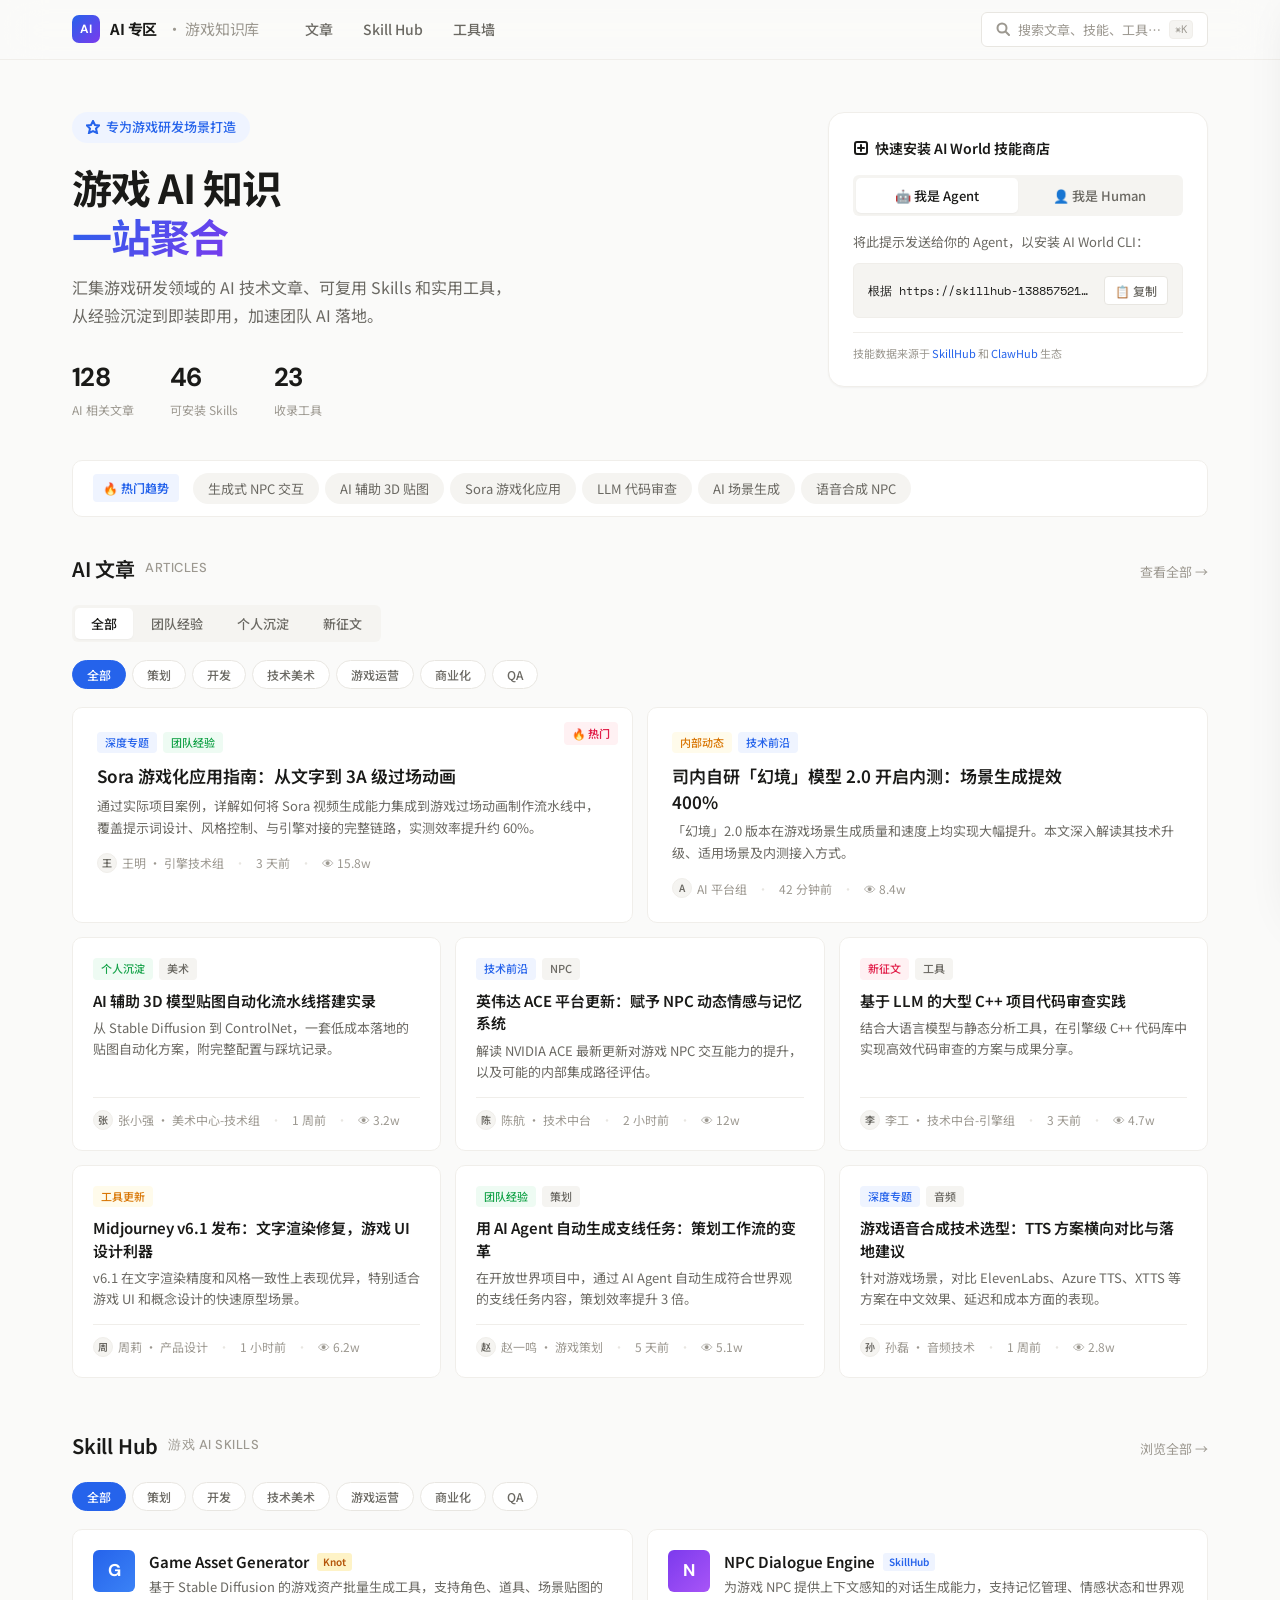
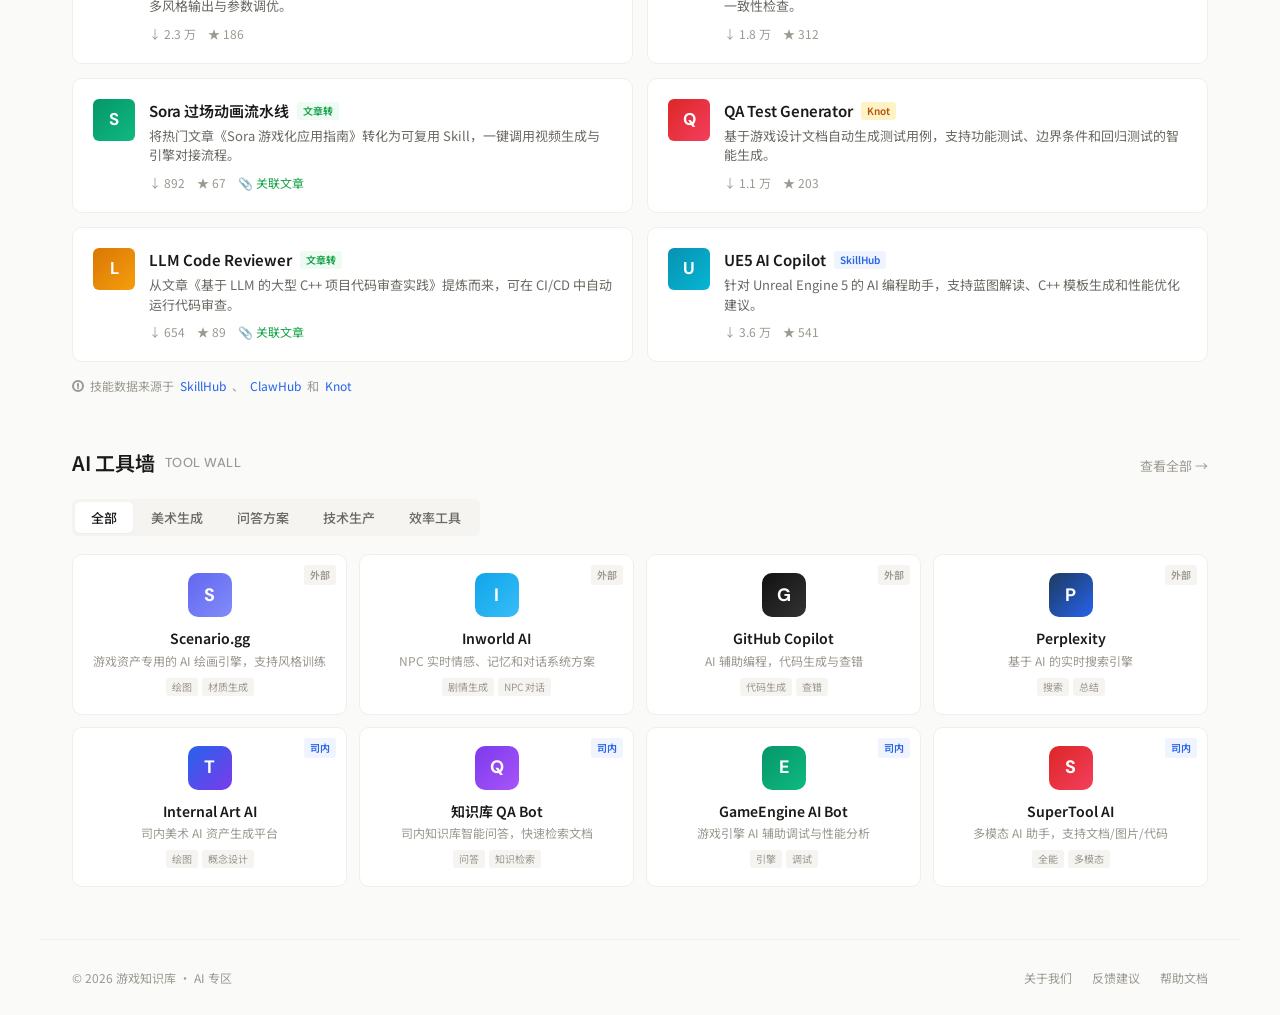
==== index.html @ b0698232 "Add files via upload" ====
<!DOCTYPE html>
<html lang="zh-CN">
<head>
<meta charset="UTF-8">
<meta name="viewport" content="width=device-width, initial-scale=1.0">
<title>AI 专区 · 游戏知识库</title>
<link rel="preconnect" href="https://fonts.googleapis.com">
<link rel="preconnect" href="https://fonts.gstatic.com" crossorigin>
<link href="https://fonts.googleapis.com/css2?family=Noto+Sans+SC:wght@300;400;500;600;700&family=DM+Sans:ital,wght@0,400;0,500;0,600;0,700;1,400&family=Space+Mono:wght@400;700&display=swap" rel="stylesheet">
<link rel="stylesheet" href="css/style.css">
</head>
<body>

<!-- HEADER -->
<header class="header">
  <div class="header-inner">
    <div class="header-left">
      <a href="index.html" class="logo">
        <div class="logo-icon">AI</div>
        AI 专区 <span class="sep">· 游戏知识库</span>
      </a>
      <nav>
        <a href="#articles" class="active">文章</a>
        <a href="#skills">Skill Hub</a>
        <a href="#tools">工具墙</a>
      </nav>
    </div>
    <div class="header-right">
      <button class="search-trigger" onclick="alert('搜索功能开发中…')">
        <svg width="14" height="14" fill="none" stroke="currentColor" stroke-width="2" stroke-linecap="round"><circle cx="6" cy="6" r="4.5"/><path d="M13 13l-3-3"/></svg>
        搜索文章、技能、工具…
        <kbd>⌘K</kbd>
      </button>
    </div>
  </div>
</header>

<!-- HERO -->
<section class="hero fade-up">
  <div class="hero-left">
    <div class="hero-badge">
      <svg width="14" height="14" fill="none" stroke="currentColor" stroke-width="2" stroke-linecap="round"><polygon points="7,1 9,5 13,5.5 10,8.5 11,13 7,11 3,13 4,8.5 1,5.5 5,5"/></svg>
      专为游戏研发场景打造
    </div>
    <h1 class="fade-up d1">游戏 AI 知识<br><em>一站聚合</em></h1>
    <p class="hero-desc fade-up d2">
      汇集游戏研发领域的 AI 技术文章、可复用 Skills 和实用工具，<br>从经验沉淀到即装即用，加速团队 AI 落地。
    </p>
    <div class="hero-stats fade-up d3">
      <div class="hero-stat">
        <div class="hero-stat-value">128</div>
        <div class="hero-stat-label">AI 相关文章</div>
      </div>
      <div class="hero-stat">
        <div class="hero-stat-value">46</div>
        <div class="hero-stat-label">可安装 Skills</div>
      </div>
      <div class="hero-stat">
        <div class="hero-stat-value">23</div>
        <div class="hero-stat-label">收录工具</div>
      </div>
    </div>
  </div>

  <!-- Install Widget -->
  <div class="install-widget fade-up d4">
    <div class="install-widget-title">
      <svg width="16" height="16" fill="none" stroke="currentColor" stroke-width="2" stroke-linecap="round"><rect x="2" y="2" width="12" height="12" rx="2"/><path d="M8 5v6M5 8h6"/></svg>
      快速安装 AI World 技能商店
    </div>
    <div class="install-tabs">
      <button class="install-tab active hero-install-tab" data-target="agent">🤖 我是 Agent</button>
      <button class="install-tab hero-install-tab" data-target="human">👤 我是 Human</button>
    </div>
    <div class="install-content">
      <div class="install-panel" data-panel="agent">
        <p>将此提示发送给你的 Agent，以安装 AI World CLI：</p>
        <div class="copy-block">
          <code>根据 https://skillhub-1388575217.cos.ap-guangzhou.myqcloud.com/install/skillhub.md 安装知识库 AI World 商店，但是只安装 CLI。</code>
          <button class="copy-btn" onclick="copyText(this,'根据 https://skillhub-1388575217.cos.ap-guangzhou.myqcloud.com/install/skillhub.md 安装知识库 AI World 商店，但是只安装 CLI。')">📋 复制</button>
        </div>
      </div>
      <div class="install-panel" data-panel="human" style="display:none;">
        <p>手动安装 AI World CLI，运行以下命令：</p>
        <div class="copy-block">
          <code>curl -fsSL https://example.com/install.sh | bash</code>
          <button class="copy-btn" onclick="copyText(this,'curl -fsSL https://example.com/install.sh | bash')">📋 复制</button>
        </div>
        <p style="margin-top:10px;font-size:12px;color:var(--text-tertiary);">* 此为演示命令，安装脚本暂未上线</p>
      </div>
    </div>
    <div class="install-note">
      技能数据来源于 <a href="https://skillhub.tencent.com/" target="_blank">SkillHub</a> 和 <a href="https://github.com/nicepkg/claw-hub" target="_blank">ClawHub</a> 生态
    </div>
  </div>
</section>

<!-- TREND BAR -->
<div class="trend-bar fade-up d5">
  <div class="trend-inner">
    <span class="trend-label">🔥 热门趋势</span>
    <div class="trend-items">
      <button class="trend-chip">生成式 NPC 交互</button>
      <button class="trend-chip">AI 辅助 3D 贴图</button>
      <button class="trend-chip">Sora 游戏化应用</button>
      <button class="trend-chip">LLM 代码审查</button>
      <button class="trend-chip">AI 场景生成</button>
      <button class="trend-chip">语音合成 NPC</button>
    </div>
  </div>
</div>

<!-- ARTICLES -->
<section class="section reveal" id="articles">
  <div class="section-header">
    <h2 class="section-title">AI 文章 <span class="en">Articles</span></h2>
    <a href="pages/articles.html" class="section-more">查看全部 →</a>
  </div>
  <div class="tabs">
    <button class="tab-btn active">全部</button>
    <button class="tab-btn">团队经验</button>
    <button class="tab-btn">个人沉淀</button>
    <button class="tab-btn">新征文</button>
  </div>
  <div class="category-pills" id="articlePills"></div>
  <div class="featured-row" id="featuredArticles"></div>
  <div class="articles-grid" id="articleGrid"></div>
</section>

<!-- SKILLS -->
<section class="section reveal" id="skills">
  <div class="section-header">
    <h2 class="section-title">Skill Hub <span class="en">游戏 AI Skills</span></h2>
    <a href="pages/skills.html" class="section-more">浏览全部 →</a>
  </div>
  <div class="category-pills" id="skillPills"></div>
  <div class="skills-grid" id="skillGrid"></div>
  <div class="credit-line" style="margin-top:14px;padding:0;">
    <svg width="12" height="12" fill="none" stroke="currentColor" stroke-width="2" stroke-linecap="round"><circle cx="6" cy="6" r="5"/><path d="M6 4v2M6 8h.01"/></svg>
    技能数据来源于 <a href="https://skillhub.tencent.com/" target="_blank">SkillHub</a>、<a href="https://github.com/nicepkg/claw-hub" target="_blank">ClawHub</a> 和 <a href="https://knot.woa.com/mcp/market" target="_blank">Knot</a>
  </div>
</section>

<!-- TOOLS -->
<section class="section reveal" id="tools">
  <div class="section-header">
    <h2 class="section-title">AI 工具墙 <span class="en">Tool Wall</span></h2>
    <a href="pages/tools.html" class="section-more">查看全部 →</a>
  </div>
  <div class="tabs">
    <button class="tab-btn active">全部</button>
    <button class="tab-btn">美术生成</button>
    <button class="tab-btn">问答方案</button>
    <button class="tab-btn">技术生产</button>
    <button class="tab-btn">效率工具</button>
  </div>
  <div class="tools-grid" id="toolGrid"></div>
</section>

<!-- FOOTER -->
<footer class="footer">
  <span>© 2026 游戏知识库 · AI 专区</span>
  <div class="footer-links">
    <a href="https://gameinstitute.qq.com/" target="_blank">关于我们</a>
    <a href="https://wj.qq.com/s2/26026989/0c20" target="_blank">反馈建议</a>
    <a href="https://gameinstitute.qq.com/" target="_blank">帮助文档</a>
  </div>
</footer>

<!-- DETAIL PANEL -->
<div class="panel-overlay" id="panelOverlay" onclick="closePanel()"></div>
<div class="detail-panel" id="detailPanel">
  <div class="panel-header">
    <button class="panel-fav" onclick="alert('已收藏')">♡</button>
    <button class="panel-close" onclick="closePanel()">✕</button>
  </div>
  <div class="panel-body" id="panelBody"></div>
</div>

<script src="js/main.js"></script>
<script>
  // Render home page content
  renderCategoryPills(CATEGORIES, 'articlePills');
  renderCategoryPills(CATEGORIES, 'skillPills');

  // Featured articles
  document.getElementById('featuredArticles').innerHTML =
    ARTICLES.filter(a => a.featured).map(a => renderArticleCard(a, true)).join('');

  // Regular articles (first 6 non-featured)
  document.getElementById('articleGrid').innerHTML =
    ARTICLES.filter(a => !a.featured).slice(0, 6).map(a => renderArticleCard(a, false)).join('');

  // Skills (first 6)
  document.getElementById('skillGrid').innerHTML =
    SKILLS.slice(0, 6).map(s => renderSkillCard(s)).join('');

  // Tools
  document.getElementById('toolGrid').innerHTML =
    TOOLS.map(t => renderToolCard(t)).join('');

  // Re-init after render
  initPills();
</script>
</body>
</html>
---- css/style.css ----
/* ========== RESET & VARIABLES ========== */
*, *::before, *::after { margin: 0; padding: 0; box-sizing: border-box; }

:root {
  --bg: #FAFAF9;
  --surface: #FFFFFF;
  --surface-alt: #F5F4F1;
  --border: #E8E6E1;
  --border-light: #F0EEEA;
  --text-primary: #1A1A18;
  --text-secondary: #6B6963;
  --text-tertiary: #9C9890;
  --accent: #2563EB;
  --accent-soft: #EFF4FF;
  --accent-hover: #1D4FD7;
  --green: #16A34A;
  --green-soft: #EEFBF3;
  --amber: #D97706;
  --amber-soft: #FFFBEB;
  --rose: #E11D48;
  --rose-soft: #FFF1F3;
  --purple: #7C3AED;
  --purple-soft: #F3EEFF;
  --cyan: #0891B2;
  --cyan-soft: #ECFEFF;
  --radius-sm: 6px;
  --radius-md: 10px;
  --radius-lg: 16px;
  --radius-xl: 20px;
  --shadow-sm: 0 1px 2px rgba(0,0,0,.04);
  --shadow-md: 0 2px 8px rgba(0,0,0,.06), 0 1px 2px rgba(0,0,0,.04);
  --shadow-lg: 0 8px 24px rgba(0,0,0,.08), 0 2px 8px rgba(0,0,0,.04);
  --shadow-xl: 0 16px 48px rgba(0,0,0,.12), 0 4px 12px rgba(0,0,0,.06);
  --font-cn: 'Noto Sans SC', -apple-system, 'PingFang SC', 'Microsoft YaHei', sans-serif;
  --font-en: 'DM Sans', -apple-system, sans-serif;
  --font-mono: 'Space Mono', 'SF Mono', monospace;
  --max-w: 1200px;
  --header-h: 60px;
  --transition: .2s ease;
}

html { font-size: 16px; scroll-behavior: smooth; }
body {
  font-family: var(--font-cn);
  background: var(--bg);
  color: var(--text-primary);
  line-height: 1.6;
  -webkit-font-smoothing: antialiased;
  overflow-x: hidden;
}
a { color: inherit; text-decoration: none; }
button { font-family: inherit; cursor: pointer; border: none; background: none; }
img { display: block; max-width: 100%; }
::selection { background: var(--accent-soft); color: var(--accent); }

/* ========== HEADER ========== */
.header {
  position: sticky; top: 0; z-index: 100;
  height: var(--header-h);
  background: rgba(250,250,249,.82);
  backdrop-filter: blur(20px) saturate(1.8);
  -webkit-backdrop-filter: blur(20px) saturate(1.8);
  border-bottom: 1px solid var(--border-light);
}
.header-inner {
  max-width: var(--max-w); margin: 0 auto; padding: 0 32px;
  height: 100%; display: flex; align-items: center; justify-content: space-between;
}
.header-left { display: flex; align-items: center; gap: 32px; }
.logo {
  display: flex; align-items: center; gap: 10px;
  font-weight: 700; font-size: 15px; letter-spacing: -.01em;
}
.logo-icon {
  width: 28px; height: 28px; border-radius: 7px;
  background: linear-gradient(135deg, #2563EB 0%, #7C3AED 100%);
  display: flex; align-items: center; justify-content: center;
  color: #fff; font-size: 12px; font-weight: 700;
  font-family: var(--font-en);
}
.logo .sep { color: var(--text-tertiary); font-weight: 400; }

nav { display: flex; gap: 2px; }
nav a {
  padding: 6px 14px; border-radius: var(--radius-sm);
  font-size: 14px; font-weight: 500; color: var(--text-secondary);
  transition: all var(--transition);
}
nav a:hover { color: var(--text-primary); background: var(--surface-alt); }
nav a.active { color: var(--text-primary); background: var(--surface-alt); font-weight: 600; }

.header-right { display: flex; align-items: center; gap: 10px; }
.search-trigger {
  display: flex; align-items: center; gap: 8px;
  padding: 7px 14px; border-radius: var(--radius-sm);
  border: 1px solid var(--border);
  font-size: 13px; color: var(--text-tertiary);
  transition: all var(--transition); min-width: 200px;
  background: var(--surface);
}
.search-trigger:hover { border-color: #ccc; }
.search-trigger kbd {
  margin-left: auto;
  font-family: var(--font-en); font-size: 11px;
  padding: 1px 5px; border-radius: 4px;
  background: var(--surface-alt); border: 1px solid var(--border-light);
  color: var(--text-tertiary); line-height: 1.4;
}

/* ========== HERO ========== */
.hero {
  max-width: var(--max-w); margin: 0 auto; padding: 52px 32px 40px;
  display: grid; grid-template-columns: 1fr 380px; gap: 48px; align-items: start;
}
.hero-left {}
.hero-badge {
  display: inline-flex; align-items: center; gap: 6px;
  padding: 5px 14px; border-radius: 100px;
  background: var(--accent-soft); color: var(--accent);
  font-size: 13px; font-weight: 500;
  margin-bottom: 20px;
}
.hero h1 {
  font-size: 40px; font-weight: 700; letter-spacing: -.025em;
  line-height: 1.22; margin-bottom: 14px;
}
.hero h1 em {
  font-style: normal;
  background: linear-gradient(135deg, #2563EB 0%, #7C3AED 100%);
  -webkit-background-clip: text; -webkit-text-fill-color: transparent;
  background-clip: text;
}
.hero-desc {
  font-size: 16px; color: var(--text-secondary);
  line-height: 1.7; margin-bottom: 28px;
}
.hero-stats { display: flex; gap: 36px; }
.hero-stat-value {
  font-family: var(--font-en);
  font-size: 26px; font-weight: 700; letter-spacing: -.02em;
}
.hero-stat-label {
  font-size: 12px; color: var(--text-tertiary); margin-top: 2px;
}

/* Install Widget */
.install-widget {
  background: var(--surface);
  border: 1px solid var(--border-light);
  border-radius: var(--radius-lg);
  padding: 24px;
  box-shadow: var(--shadow-sm);
}
.install-widget-title {
  font-size: 14px; font-weight: 600; margin-bottom: 16px;
  display: flex; align-items: center; gap: 6px;
}
.install-tabs {
  display: flex; background: var(--surface-alt); border-radius: var(--radius-sm);
  padding: 3px; margin-bottom: 16px;
}
.install-tab {
  flex: 1; padding: 8px; border-radius: 5px;
  font-size: 13px; font-weight: 500; text-align: center;
  color: var(--text-secondary); transition: all var(--transition);
  display: flex; align-items: center; justify-content: center; gap: 6px;
}
.install-tab.active {
  background: var(--surface); color: var(--text-primary);
  box-shadow: var(--shadow-sm);
}
.install-tab:hover:not(.active) { color: var(--text-primary); }
.install-content { font-size: 13px; color: var(--text-secondary); line-height: 1.6; }
.install-content p { margin-bottom: 10px; }
.copy-block {
  background: var(--surface-alt);
  border: 1px solid var(--border-light);
  border-radius: var(--radius-sm);
  padding: 12px 14px;
  display: flex; align-items: center; justify-content: space-between;
  gap: 10px; margin-top: 8px;
}
.copy-block code {
  font-family: var(--font-mono); font-size: 12px;
  color: var(--text-primary);
  white-space: nowrap; overflow: hidden; text-overflow: ellipsis;
  flex: 1;
}
.copy-btn {
  display: flex; align-items: center; gap: 4px;
  padding: 5px 10px; border-radius: 4px;
  font-size: 12px; font-weight: 500;
  color: var(--text-secondary); background: var(--surface);
  border: 1px solid var(--border);
  transition: all var(--transition); flex-shrink: 0;
}
.copy-btn:hover { background: var(--accent-soft); color: var(--accent); border-color: var(--accent); }
.copy-btn.copied { background: var(--green-soft); color: var(--green); border-color: var(--green); }
.install-note {
  font-size: 11px; color: var(--text-tertiary); margin-top: 14px;
  padding-top: 12px; border-top: 1px solid var(--border-light);
  line-height: 1.5;
}
.install-note a { color: var(--accent); }

/* ========== TREND BAR ========== */
.trend-bar {
  max-width: var(--max-w); margin: 0 auto; padding: 0 32px 36px;
}
.trend-inner {
  display: flex; align-items: center; gap: 14px;
  padding: 12px 20px;
  background: var(--surface);
  border: 1px solid var(--border-light);
  border-radius: var(--radius-md);
}
.trend-label {
  font-size: 12px; font-weight: 600; color: var(--accent);
  background: var(--accent-soft);
  padding: 4px 10px; border-radius: 4px;
  white-space: nowrap; flex-shrink: 0;
}
.trend-items { display: flex; gap: 6px; overflow-x: auto; flex: 1; }
.trend-items::-webkit-scrollbar { display: none; }
.trend-chip {
  padding: 5px 14px; border-radius: 100px;
  font-size: 13px; white-space: nowrap;
  background: var(--surface-alt); color: var(--text-secondary);
  transition: all var(--transition); border: 1px solid transparent;
}
.trend-chip:hover { border-color: var(--border); color: var(--text-primary); }

/* ========== SECTION ========== */
.section {
  max-width: var(--max-w); margin: 0 auto;
  padding: 0 32px 52px;
}
.section-header {
  display: flex; align-items: baseline; justify-content: space-between;
  margin-bottom: 20px;
}
.section-title {
  font-size: 20px; font-weight: 600; letter-spacing: -.01em;
  display: flex; align-items: center; gap: 10px;
}
.section-title .en {
  font-family: var(--font-en);
  font-weight: 500; color: var(--text-tertiary);
  font-size: 13px; text-transform: uppercase; letter-spacing: .04em;
}
.section-more {
  font-size: 13px; color: var(--text-tertiary);
  display: flex; align-items: center; gap: 4px;
  transition: color var(--transition);
}
.section-more:hover { color: var(--accent); }

/* ========== TABS ========== */
.tabs {
  display: flex; gap: 2px; margin-bottom: 18px;
  background: var(--surface-alt); border-radius: var(--radius-sm);
  padding: 3px; width: fit-content;
}
.tab-btn {
  padding: 6px 16px; border-radius: 5px;
  font-size: 13px; font-weight: 500;
  color: var(--text-secondary); transition: all var(--transition);
}
.tab-btn:hover { color: var(--text-primary); }
.tab-btn.active {
  background: var(--surface); color: var(--text-primary);
  box-shadow: var(--shadow-sm);
}

/* Pill tags for category filtering */
.category-pills {
  display: flex; gap: 6px; margin-bottom: 18px; flex-wrap: wrap;
}
.pill {
  padding: 5px 14px; border-radius: 100px;
  font-size: 12px; font-weight: 500;
  border: 1px solid var(--border);
  color: var(--text-secondary);
  background: var(--surface);
  transition: all var(--transition);
}
.pill:hover { border-color: var(--accent); color: var(--accent); }
.pill.active {
  background: var(--accent); color: #fff; border-color: var(--accent);
}

/* ========== TAGS ========== */
.tag {
  font-size: 11px; font-weight: 500; padding: 2px 8px;
  border-radius: 4px; display: inline-block;
}
.tag-blue { background: var(--accent-soft); color: var(--accent); }
.tag-green { background: var(--green-soft); color: var(--green); }
.tag-amber { background: var(--amber-soft); color: var(--amber); }
.tag-rose { background: var(--rose-soft); color: var(--rose); }
.tag-purple { background: var(--purple-soft); color: var(--purple); }
.tag-cyan { background: var(--cyan-soft); color: var(--cyan); }
.tag-gray { background: var(--surface-alt); color: var(--text-secondary); }

/* ========== FEATURED CARDS ========== */
.featured-row {
  display: grid; grid-template-columns: 1fr 1fr;
  gap: 14px; margin-bottom: 14px;
}
.featured-card {
  background: var(--surface);
  border: 1px solid var(--border-light);
  border-radius: var(--radius-md);
  padding: 24px;
  transition: all .25s; cursor: pointer;
  position: relative; overflow: hidden;
}
.featured-card:hover {
  border-color: var(--border); box-shadow: var(--shadow-md); transform: translateY(-1px);
}
.featured-card .hot-label {
  position: absolute; top: 14px; right: 14px;
  font-size: 11px; font-weight: 600;
  padding: 3px 8px; border-radius: 4px;
  background: var(--rose-soft); color: var(--rose);
}
.featured-card .card-tags { display: flex; gap: 6px; margin-bottom: 10px; flex-wrap: wrap; }
.featured-card h3 {
  font-size: 17px; font-weight: 600; line-height: 1.5;
  margin-bottom: 6px; max-width: 85%;
}
.featured-card p {
  font-size: 13px; color: var(--text-secondary); line-height: 1.7;
  display: -webkit-box; -webkit-line-clamp: 3; -webkit-box-orient: vertical; overflow: hidden;
}
.card-meta {
  display: flex; align-items: center; gap: 10px;
  margin-top: 14px; font-size: 12px; color: var(--text-tertiary);
}
.card-meta .dot { color: var(--border); }
.avatar {
  width: 20px; height: 20px; border-radius: 50%;
  background: var(--surface-alt); border: 1px solid var(--border-light);
  display: inline-flex; align-items: center; justify-content: center;
  font-size: 10px; font-weight: 600; color: var(--text-secondary);
  flex-shrink: 0;
}
.card-meta .author { display: flex; align-items: center; gap: 5px; }
.icon-sm { width: 12px; height: 12px; flex-shrink: 0; }

/* ========== ARTICLE GRID ========== */
.articles-grid {
  display: grid; grid-template-columns: repeat(3, 1fr); gap: 14px;
}
.article-card {
  background: var(--surface);
  border: 1px solid var(--border-light);
  border-radius: var(--radius-md);
  padding: 20px;
  transition: all .25s; cursor: pointer;
  display: flex; flex-direction: column;
}
.article-card:hover {
  border-color: var(--border); box-shadow: var(--shadow-md); transform: translateY(-1px);
}
.article-card .card-tags { display: flex; gap: 6px; margin-bottom: 10px; flex-wrap: wrap; }
.article-card h3 {
  font-size: 15px; font-weight: 600; line-height: 1.5;
  margin-bottom: 6px;
  display: -webkit-box; -webkit-line-clamp: 2; -webkit-box-orient: vertical; overflow: hidden;
}
.article-card p {
  font-size: 13px; color: var(--text-secondary); line-height: 1.6;
  display: -webkit-box; -webkit-line-clamp: 2; -webkit-box-orient: vertical; overflow: hidden;
  flex: 1;
}
.article-card .card-meta {
  padding-top: 12px; border-top: 1px solid var(--border-light);
}

/* ========== SKILL GRID ========== */
.skills-grid {
  display: grid; grid-template-columns: repeat(2, 1fr); gap: 14px;
}
.skill-card {
  background: var(--surface);
  border: 1px solid var(--border-light);
  border-radius: var(--radius-md);
  padding: 20px;
  display: flex; gap: 14px;
  transition: all .25s; cursor: pointer;
}
.skill-card:hover {
  border-color: var(--border); box-shadow: var(--shadow-md); transform: translateY(-1px);
}
.skill-icon {
  width: 42px; height: 42px; border-radius: var(--radius-sm);
  flex-shrink: 0;
  display: flex; align-items: center; justify-content: center;
  font-size: 17px; font-weight: 700;
  font-family: var(--font-en); color: #fff;
}
.skill-body { flex: 1; min-width: 0; }
.skill-body h3 {
  font-size: 15px; font-weight: 600; margin-bottom: 3px;
  display: flex; align-items: center; gap: 8px;
}
.source-tag {
  font-size: 10px; font-weight: 600; padding: 1px 6px;
  border-radius: 3px; flex-shrink: 0;
}
.source-knot { background: #FEF3C7; color: #B45309; }
.source-skillhub { background: var(--accent-soft); color: var(--accent); }
.source-article { background: var(--green-soft); color: var(--green); }
.source-clawhub { background: var(--purple-soft); color: var(--purple); }
.skill-body p {
  font-size: 13px; color: var(--text-secondary); line-height: 1.5;
  display: -webkit-box; -webkit-line-clamp: 2; -webkit-box-orient: vertical; overflow: hidden;
}
.skill-footer {
  display: flex; align-items: center; gap: 12px;
  margin-top: 8px; font-size: 12px; color: var(--text-tertiary);
}
.skill-footer span { display: flex; align-items: center; gap: 3px; }
.link-article { color: var(--green); }

/* ========== TOOL GRID ========== */
.tools-grid {
  display: grid; grid-template-columns: repeat(4, 1fr); gap: 12px;
}
.tool-card {
  background: var(--surface);
  border: 1px solid var(--border-light);
  border-radius: var(--radius-md);
  padding: 18px;
  text-align: center;
  transition: all .25s; cursor: pointer;
  position: relative;
}
.tool-card:hover {
  border-color: var(--border); box-shadow: var(--shadow-md); transform: translateY(-1px);
}
.badge-pos {
  position: absolute; top: 10px; right: 10px;
  font-size: 10px; font-weight: 600; padding: 2px 6px; border-radius: 3px;
}
.badge-internal { background: var(--accent-soft); color: var(--accent); }
.badge-external { background: var(--surface-alt); color: var(--text-tertiary); }
.tool-icon-wrap {
  width: 44px; height: 44px; margin: 0 auto 10px;
  border-radius: var(--radius-md);
  display: flex; align-items: center; justify-content: center;
  font-size: 18px; font-weight: 700;
  font-family: var(--font-en); color: #fff;
}
.tool-card h4 { font-size: 14px; font-weight: 600; margin-bottom: 3px; }
.tool-card p {
  font-size: 12px; color: var(--text-tertiary); line-height: 1.4;
  display: -webkit-box; -webkit-line-clamp: 2; -webkit-box-orient: vertical; overflow: hidden;
}
.tool-card-tags {
  display: flex; justify-content: center; gap: 4px; margin-top: 8px; flex-wrap: wrap;
}
.tool-tag {
  font-size: 10px; padding: 1px 6px; border-radius: 3px;
  background: var(--surface-alt); color: var(--text-tertiary);
}

/* ========== DETAIL PANEL (slide-in) ========== */
.panel-overlay {
  position: fixed; inset: 0; z-index: 200;
  background: rgba(0,0,0,.25);
  opacity: 0; visibility: hidden;
  transition: all .3s;
}
.panel-overlay.open { opacity: 1; visibility: visible; }

.detail-panel {
  position: fixed; top: 0; right: -520px; z-index: 201;
  width: 500px; max-width: 92vw; height: 100vh;
  background: var(--bg);
  box-shadow: var(--shadow-xl);
  transition: right .35s cubic-bezier(.4,0,.2,1);
  overflow-y: auto;
  display: flex; flex-direction: column;
}
.detail-panel.open { right: 0; }

.panel-header {
  position: sticky; top: 0; z-index: 10;
  background: rgba(250,250,249,.9);
  backdrop-filter: blur(12px);
  padding: 20px 24px;
  border-bottom: 1px solid var(--border-light);
  display: flex; align-items: center; justify-content: space-between;
}
.panel-close {
  width: 32px; height: 32px; border-radius: 50%;
  display: flex; align-items: center; justify-content: center;
  transition: all var(--transition);
  color: var(--text-secondary);
}
.panel-close:hover { background: var(--surface-alt); color: var(--text-primary); }
.panel-fav {
  width: 32px; height: 32px; border-radius: 50%;
  display: flex; align-items: center; justify-content: center;
  transition: all var(--transition); color: var(--text-tertiary);
}
.panel-fav:hover { background: var(--rose-soft); color: var(--rose); }

.panel-body { padding: 24px; flex: 1; }
.panel-icon {
  width: 56px; height: 56px; border-radius: var(--radius-md);
  display: flex; align-items: center; justify-content: center;
  font-size: 22px; font-weight: 700; font-family: var(--font-en);
  color: #fff; margin-bottom: 16px;
}
.panel-body h2 {
  font-size: 20px; font-weight: 700; margin-bottom: 4px;
  display: flex; align-items: center; gap: 10px; flex-wrap: wrap;
}
.panel-body .panel-sub {
  font-size: 13px; color: var(--text-tertiary); margin-bottom: 16px;
}
.panel-badges {
  display: flex; gap: 8px; margin-bottom: 16px; flex-wrap: wrap;
}
.panel-badge-item {
  font-size: 12px; padding: 3px 10px; border-radius: 4px;
  font-weight: 500;
}
.panel-desc {
  font-size: 14px; color: var(--text-secondary); line-height: 1.7;
  margin-bottom: 20px;
}
.panel-source {
  font-size: 12px; color: var(--text-tertiary); margin-bottom: 20px;
  padding: 10px 14px;
  background: var(--surface-alt); border-radius: var(--radius-sm);
}
.panel-source a { color: var(--accent); }

.panel-stats {
  display: grid; grid-template-columns: repeat(3, 1fr);
  gap: 10px; margin-bottom: 24px;
}
.panel-stat {
  text-align: center; padding: 14px 10px;
  background: var(--surface);
  border: 1px solid var(--border-light);
  border-radius: var(--radius-sm);
}
.panel-stat .val {
  font-family: var(--font-en);
  font-size: 20px; font-weight: 700; display: block;
}
.panel-stat .lbl {
  font-size: 11px; color: var(--text-tertiary); margin-top: 2px;
}

.panel-install-section h4 {
  font-size: 14px; font-weight: 600; margin-bottom: 12px;
}

/* ========== CREDIT LINE ========== */
.credit-line {
  max-width: var(--max-w); margin: 0 auto;
  padding: 0 32px 20px;
  font-size: 12px; color: var(--text-tertiary);
  display: flex; align-items: center; gap: 6px;
}
.credit-line a { color: var(--accent); }

/* ========== FOOTER ========== */
.footer {
  max-width: var(--max-w); margin: 0 auto; padding: 28px 32px;
  border-top: 1px solid var(--border-light);
  display: flex; justify-content: space-between; align-items: center;
  font-size: 12px; color: var(--text-tertiary);
}
.footer-links { display: flex; gap: 20px; }
.footer-links a { transition: color var(--transition); }
.footer-links a:hover { color: var(--accent); }

/* ========== PAGE HEADER (for sub-pages) ========== */
.page-hero {
  max-width: var(--max-w); margin: 0 auto;
  padding: 48px 32px 32px;
}
.page-hero h1 {
  font-size: 32px; font-weight: 700; letter-spacing: -.02em; margin-bottom: 8px;
}
.page-hero p {
  font-size: 15px; color: var(--text-secondary); max-width: 520px;
}
.page-controls {
  max-width: var(--max-w); margin: 0 auto;
  padding: 0 32px 24px;
  display: flex; align-items: center; justify-content: space-between;
  gap: 16px; flex-wrap: wrap;
}
.page-search {
  padding: 8px 14px; border-radius: var(--radius-sm);
  border: 1px solid var(--border);
  font-size: 13px; width: 280px; max-width: 100%;
  background: var(--surface); outline: none;
  font-family: var(--font-cn);
  transition: border-color var(--transition);
}
.page-search:focus { border-color: var(--accent); }
.page-sort {
  padding: 7px 12px; border-radius: var(--radius-sm);
  border: 1px solid var(--border);
  font-size: 13px; background: var(--surface);
  color: var(--text-secondary); font-family: var(--font-cn);
  cursor: pointer;
}

/* ========== ANIMATIONS ========== */
@keyframes fadeUp {
  from { opacity: 0; transform: translateY(16px); }
  to { opacity: 1; transform: translateY(0); }
}
.fade-up { opacity: 0; animation: fadeUp .5s ease forwards; }
.d1 { animation-delay: .06s; }
.d2 { animation-delay: .12s; }
.d3 { animation-delay: .18s; }
.d4 { animation-delay: .24s; }
.d5 { animation-delay: .3s; }

.reveal {
  opacity: 0; transform: translateY(18px);
  transition: opacity .45s ease, transform .45s ease;
}
.reveal.visible { opacity: 1; transform: translateY(0); }

/* ========== RESPONSIVE ========== */
@media (max-width: 960px) {
  .hero { grid-template-columns: 1fr; gap: 28px; }
  .hero h1 { font-size: 32px; }
  .install-widget { max-width: 420px; }
  .articles-grid { grid-template-columns: repeat(2, 1fr); }
  .featured-row { grid-template-columns: 1fr; }
  .skills-grid { grid-template-columns: 1fr; }
  .tools-grid { grid-template-columns: repeat(2, 1fr); }
}
@media (max-width: 600px) {
  .header-inner, .hero, .section, .trend-bar, .page-hero, .page-controls, .footer, .credit-line { padding-left: 16px; padding-right: 16px; }
  .hero h1 { font-size: 26px; }
  .articles-grid { grid-template-columns: 1fr; }
  .tools-grid { grid-template-columns: 1fr; }
  .search-trigger { display: none; }
  .detail-panel { width: 100%; right: -100%; }
}
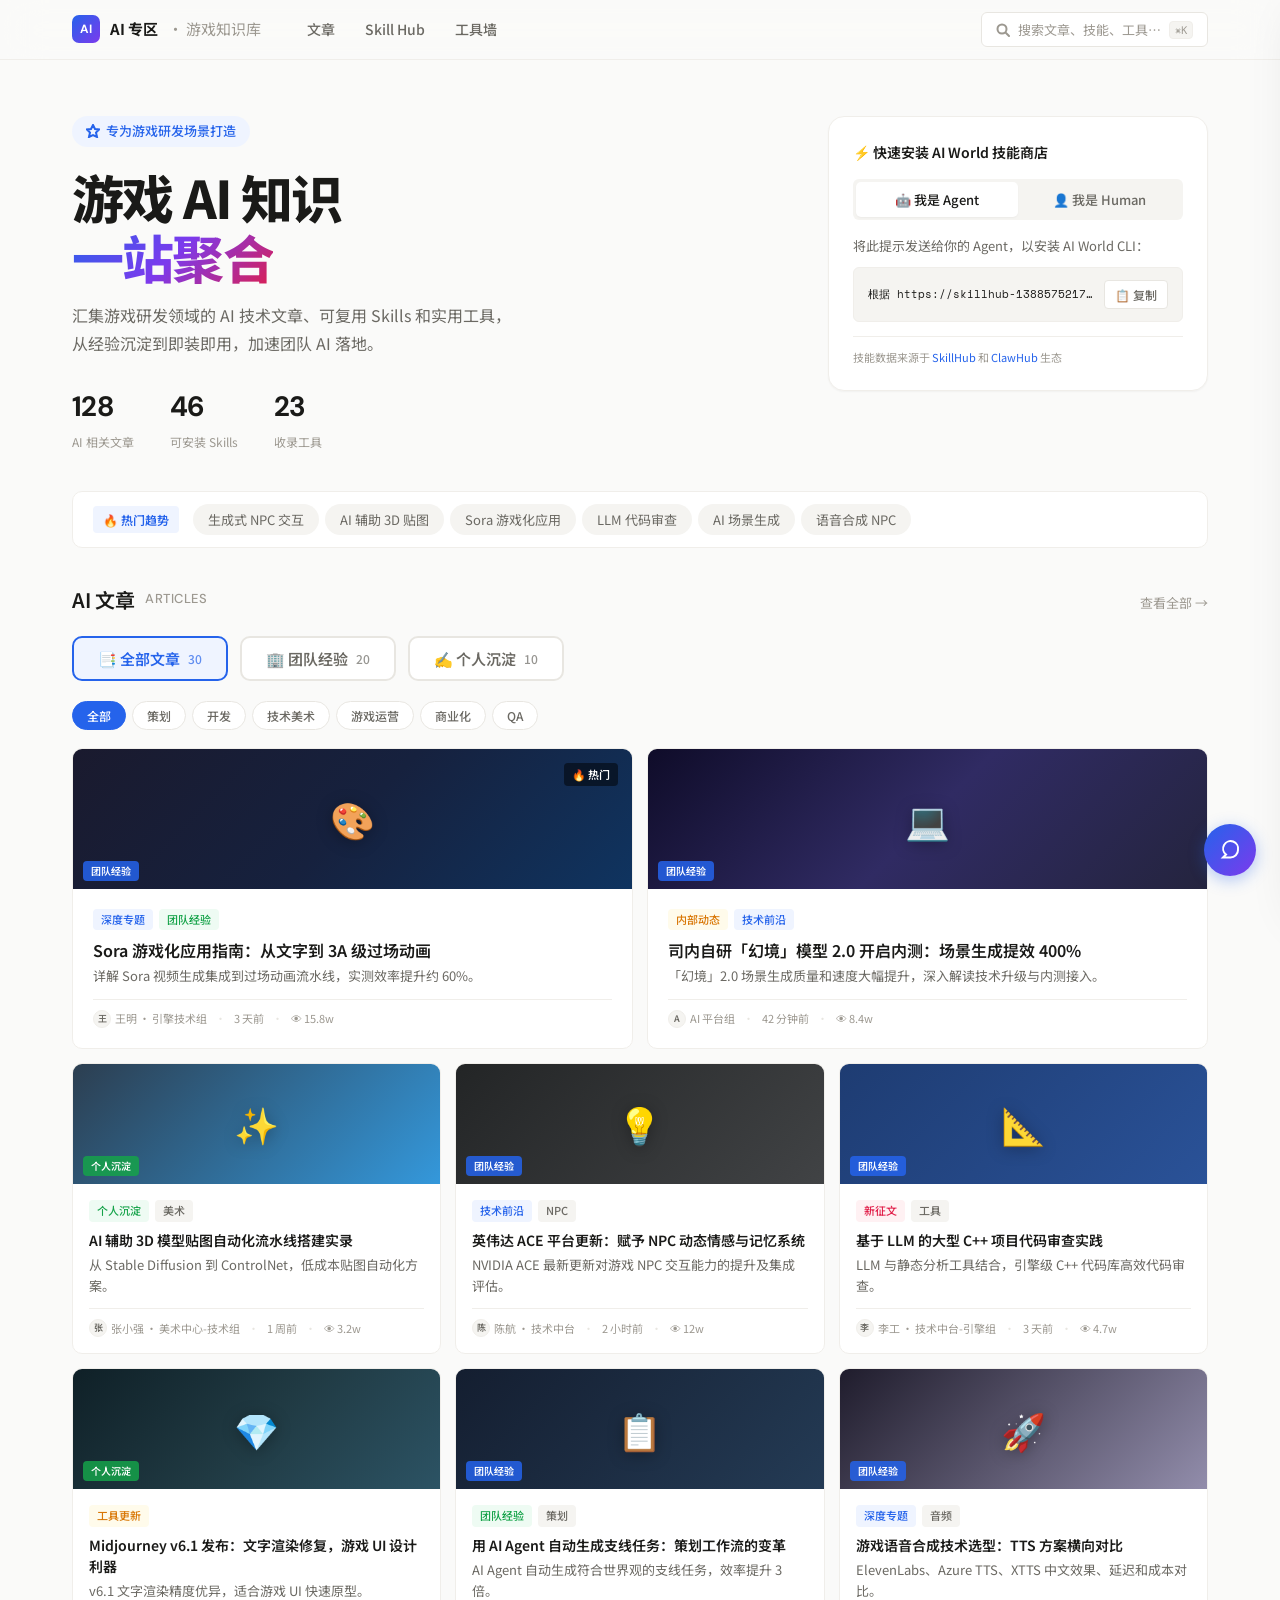
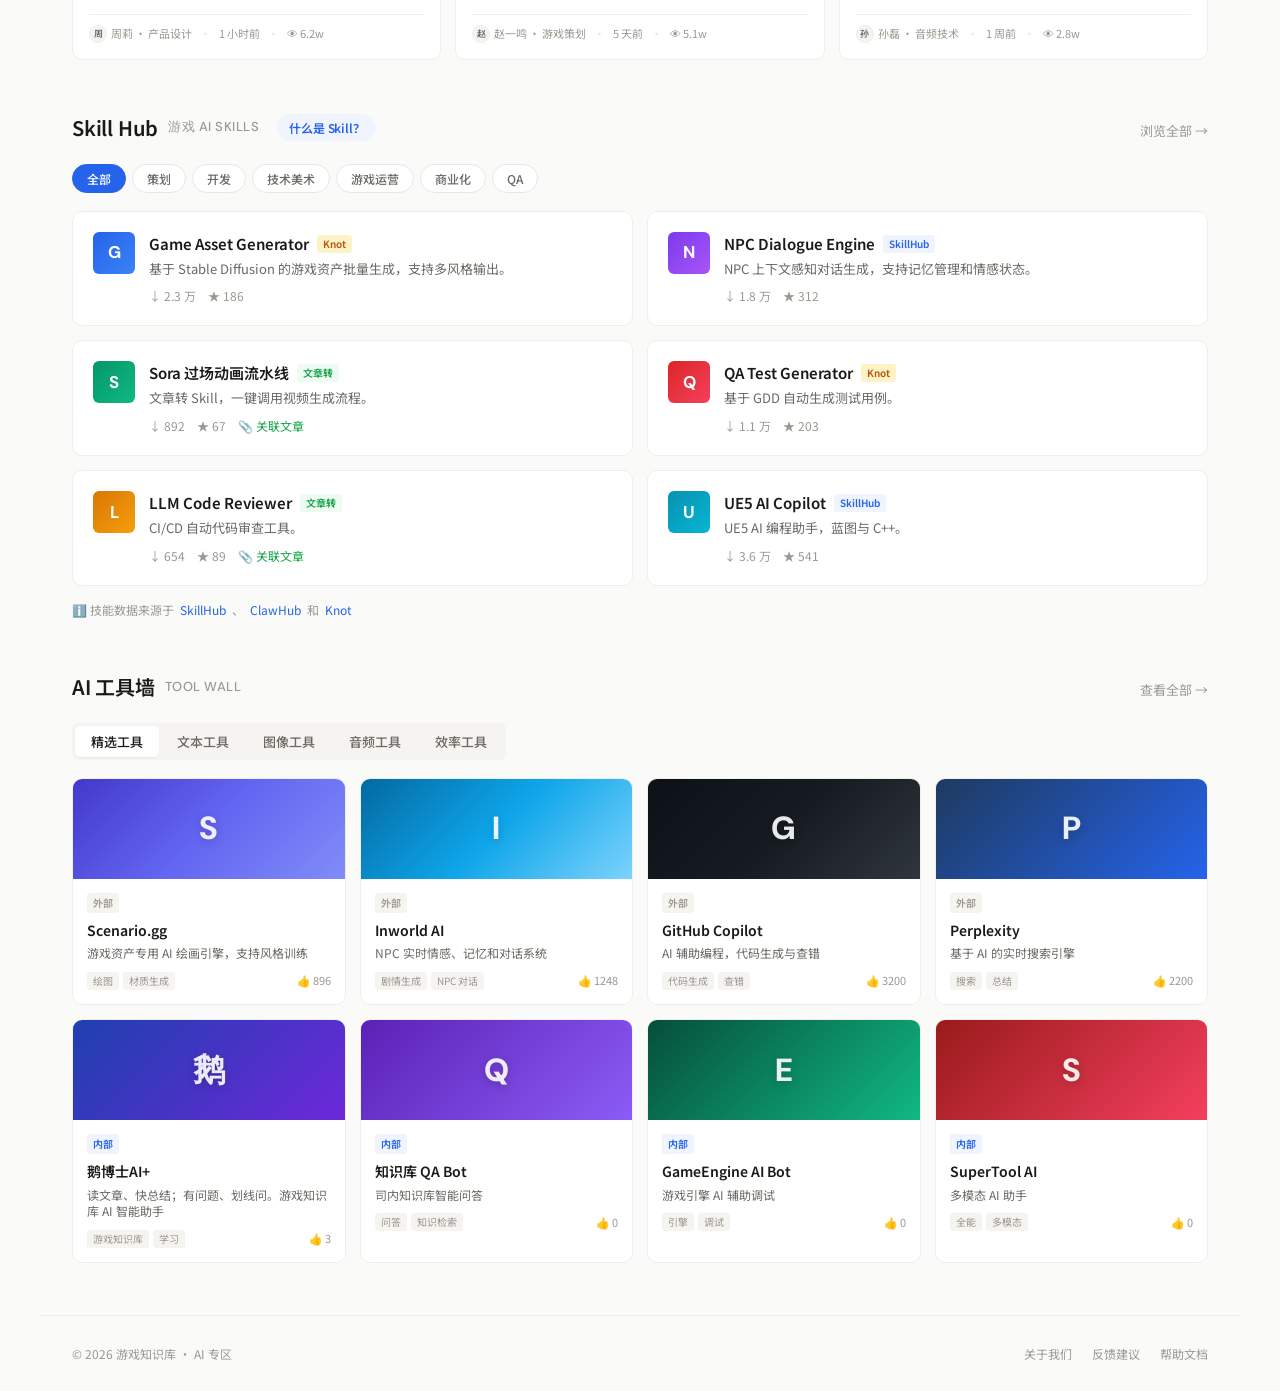
==== commit 8ab90fdf: "Add files via upload" ====
--- a/index.html
+++ b/index.html
@@ -1,206 +1,66 @@
-<!DOCTYPE html>
-<html lang="zh-CN">
-<head>
-<meta charset="UTF-8">
-<meta name="viewport" content="width=device-width, initial-scale=1.0">
-<title>AI 专区 · 游戏知识库</title>
-<link rel="preconnect" href="https://fonts.googleapis.com">
-<link rel="preconnect" href="https://fonts.gstatic.com" crossorigin>
-<link href="https://fonts.googleapis.com/css2?family=Noto+Sans+SC:wght@300;400;500;600;700&family=DM+Sans:ital,wght@0,400;0,500;0,600;0,700;1,400&family=Space+Mono:wght@400;700&display=swap" rel="stylesheet">
-<link rel="stylesheet" href="css/style.css">
-</head>
-<body>
+<!DOCTYPE html><html lang="zh-CN"><head><meta charset="UTF-8"><meta name="viewport" content="width=device-width,initial-scale=1.0"><title>AI 专区 · 游戏知识库</title><link rel="preconnect" href="https://fonts.googleapis.com"><link rel="preconnect" href="https://fonts.gstatic.com" crossorigin><link href="https://fonts.googleapis.com/css2?family=Noto+Sans+SC:wght@300;400;500;600;700;800&family=DM+Sans:ital,wght@0,400;0,500;0,600;0,700;0,800;1,400&family=Space+Mono:wght@400;700&display=swap" rel="stylesheet"><link rel="stylesheet" href="css/style.css"></head><body>
+<header class="header"><div class="header-inner"><div class="header-left"><a href="index.html" class="logo"><div class="logo-icon">AI</div>AI 专区 <span class="sep">· 游戏知识库</span></a><nav><a href="#articles" class="active">文章</a><a href="#skills">Skill Hub</a><a href="#tools">工具墙</a></nav></div><div class="header-right"><button class="search-trigger"><svg width="14" height="14" fill="none" stroke="currentColor" stroke-width="2" stroke-linecap="round"><circle cx="6" cy="6" r="4.5"/><path d="M13 13l-3-3"/></svg>搜索文章、技能、工具…<kbd>⌘K</kbd></button></div></div></header>
 
-<!-- HEADER -->
-<header class="header">
-  <div class="header-inner">
-    <div class="header-left">
-      <a href="index.html" class="logo">
-        <div class="logo-icon">AI</div>
-        AI 专区 <span class="sep">· 游戏知识库</span>
-      </a>
-      <nav>
-        <a href="#articles" class="active">文章</a>
-        <a href="#skills">Skill Hub</a>
-        <a href="#tools">工具墙</a>
-      </nav>
-    </div>
-    <div class="header-right">
-      <button class="search-trigger" onclick="alert('搜索功能开发中…')">
-        <svg width="14" height="14" fill="none" stroke="currentColor" stroke-width="2" stroke-linecap="round"><circle cx="6" cy="6" r="4.5"/><path d="M13 13l-3-3"/></svg>
-        搜索文章、技能、工具…
-        <kbd>⌘K</kbd>
-      </button>
-    </div>
-  </div>
-</header>
-
-<!-- HERO -->
-<section class="hero fade-up">
-  <div class="hero-left">
-    <div class="hero-badge">
-      <svg width="14" height="14" fill="none" stroke="currentColor" stroke-width="2" stroke-linecap="round"><polygon points="7,1 9,5 13,5.5 10,8.5 11,13 7,11 3,13 4,8.5 1,5.5 5,5"/></svg>
-      专为游戏研发场景打造
-    </div>
-    <h1 class="fade-up d1">游戏 AI 知识<br><em>一站聚合</em></h1>
-    <p class="hero-desc fade-up d2">
-      汇集游戏研发领域的 AI 技术文章、可复用 Skills 和实用工具，<br>从经验沉淀到即装即用，加速团队 AI 落地。
-    </p>
-    <div class="hero-stats fade-up d3">
-      <div class="hero-stat">
-        <div class="hero-stat-value">128</div>
-        <div class="hero-stat-label">AI 相关文章</div>
-      </div>
-      <div class="hero-stat">
-        <div class="hero-stat-value">46</div>
-        <div class="hero-stat-label">可安装 Skills</div>
-      </div>
-      <div class="hero-stat">
-        <div class="hero-stat-value">23</div>
-        <div class="hero-stat-label">收录工具</div>
-      </div>
-    </div>
-  </div>
-
-  <!-- Install Widget -->
-  <div class="install-widget fade-up d4">
-    <div class="install-widget-title">
-      <svg width="16" height="16" fill="none" stroke="currentColor" stroke-width="2" stroke-linecap="round"><rect x="2" y="2" width="12" height="12" rx="2"/><path d="M8 5v6M5 8h6"/></svg>
-      快速安装 AI World 技能商店
-    </div>
-    <div class="install-tabs">
-      <button class="install-tab active hero-install-tab" data-target="agent">🤖 我是 Agent</button>
-      <button class="install-tab hero-install-tab" data-target="human">👤 我是 Human</button>
-    </div>
-    <div class="install-content">
-      <div class="install-panel" data-panel="agent">
-        <p>将此提示发送给你的 Agent，以安装 AI World CLI：</p>
-        <div class="copy-block">
-          <code>根据 https://skillhub-1388575217.cos.ap-guangzhou.myqcloud.com/install/skillhub.md 安装知识库 AI World 商店，但是只安装 CLI。</code>
-          <button class="copy-btn" onclick="copyText(this,'根据 https://skillhub-1388575217.cos.ap-guangzhou.myqcloud.com/install/skillhub.md 安装知识库 AI World 商店，但是只安装 CLI。')">📋 复制</button>
-        </div>
-      </div>
-      <div class="install-panel" data-panel="human" style="display:none;">
-        <p>手动安装 AI World CLI，运行以下命令：</p>
-        <div class="copy-block">
-          <code>curl -fsSL https://example.com/install.sh | bash</code>
-          <button class="copy-btn" onclick="copyText(this,'curl -fsSL https://example.com/install.sh | bash')">📋 复制</button>
-        </div>
-        <p style="margin-top:10px;font-size:12px;color:var(--text-tertiary);">* 此为演示命令，安装脚本暂未上线</p>
-      </div>
-    </div>
-    <div class="install-note">
-      技能数据来源于 <a href="https://skillhub.tencent.com/" target="_blank">SkillHub</a> 和 <a href="https://github.com/nicepkg/claw-hub" target="_blank">ClawHub</a> 生态
-    </div>
-  </div>
+<section class="hero fade-up"><div class="hero-left">
+  <div class="hero-badge"><svg width="14" height="14" fill="none" stroke="currentColor" stroke-width="2" stroke-linecap="round"><polygon points="7,1 9,5 13,5.5 10,8.5 11,13 7,11 3,13 4,8.5 1,5.5 5,5"/></svg>专为游戏研发场景打造</div>
+  <h1 class="fade-up d1">游戏 AI 知识<br><em>一站聚合</em></h1>
+  <p class="hero-desc fade-up d2">汇集游戏研发领域的 AI 技术文章、可复用 Skills 和实用工具，<br>从经验沉淀到即装即用，加速团队 AI 落地。</p>
+  <div class="hero-stats fade-up d3"><div class="hero-stat"><div class="hero-stat-value">128</div><div class="hero-stat-label">AI 相关文章</div></div><div class="hero-stat"><div class="hero-stat-value">46</div><div class="hero-stat-label">可安装 Skills</div></div><div class="hero-stat"><div class="hero-stat-value">23</div><div class="hero-stat-label">收录工具</div></div></div>
+</div>
+<div class="install-widget fade-up d4"><div class="install-widget-title">⚡ 快速安装 AI World 技能商店</div><div class="install-tabs"><button class="install-tab active hero-install-tab" data-target="agent">🤖 我是 Agent</button><button class="install-tab hero-install-tab" data-target="human">👤 我是 Human</button></div><div class="install-content"><div class="install-panel" data-panel="agent"><p>将此提示发送给你的 Agent，以安装 AI World CLI：</p><div class="copy-block"><code>根据 https://skillhub-1388575217.cos.ap-guangzhou.myqcloud.com/install/skillhub.md 安装知识库 AI World 商店，但是只安装 CLI。</code><button class="copy-btn" onclick="copyText(this,'根据 https://skillhub-1388575217.cos.ap-guangzhou.myqcloud.com/install/skillhub.md 安装知识库 AI World 商店，但是只安装 CLI。')">📋 复制</button></div></div><div class="install-panel" data-panel="human" style="display:none"><p>手动安装 AI World CLI：</p><div class="copy-block"><code>curl -fsSL https://example.com/install.sh | bash</code><button class="copy-btn" onclick="copyText(this,'curl -fsSL https://example.com/install.sh | bash')">📋 复制</button></div><p style="margin-top:10px;font-size:12px;color:var(--text-tertiary);">* 演示命令，安装脚本暂未上线</p></div></div><div class="install-note">技能数据来源于 <a href="https://skillhub.tencent.com/" target="_blank">SkillHub</a> 和 <a href="https://github.com/nicepkg/claw-hub" target="_blank">ClawHub</a> 生态</div></div>
 </section>
 
-<!-- TREND BAR -->
-<div class="trend-bar fade-up d5">
-  <div class="trend-inner">
-    <span class="trend-label">🔥 热门趋势</span>
-    <div class="trend-items">
-      <button class="trend-chip">生成式 NPC 交互</button>
-      <button class="trend-chip">AI 辅助 3D 贴图</button>
-      <button class="trend-chip">Sora 游戏化应用</button>
-      <button class="trend-chip">LLM 代码审查</button>
-      <button class="trend-chip">AI 场景生成</button>
-      <button class="trend-chip">语音合成 NPC</button>
-    </div>
-  </div>
-</div>
+<div class="trend-bar fade-up d5"><div class="trend-inner"><span class="trend-label">🔥 热门趋势</span><div class="trend-items"><button class="trend-chip">生成式 NPC 交互</button><button class="trend-chip">AI 辅助 3D 贴图</button><button class="trend-chip">Sora 游戏化应用</button><button class="trend-chip">LLM 代码审查</button><button class="trend-chip">AI 场景生成</button><button class="trend-chip">语音合成 NPC</button></div></div></div>
 
 <!-- ARTICLES -->
-<section class="section reveal" id="articles">
-  <div class="section-header">
-    <h2 class="section-title">AI 文章 <span class="en">Articles</span></h2>
-    <a href="pages/articles.html" class="section-more">查看全部 →</a>
-  </div>
-  <div class="tabs">
-    <button class="tab-btn active">全部</button>
-    <button class="tab-btn">团队经验</button>
-    <button class="tab-btn">个人沉淀</button>
-    <button class="tab-btn">新征文</button>
-  </div>
-  <div class="category-pills" id="articlePills"></div>
-  <div class="featured-row" id="featuredArticles"></div>
-  <div class="articles-grid" id="articleGrid"></div>
-</section>
+<section class="section reveal" id="articles"><div class="section-header"><h2 class="section-title">AI 文章 <span class="en">Articles</span></h2><a href="pages/articles.html" class="section-more">查看全部 →</a></div>
+<div class="type-switcher" id="typeSwitcher">
+  <button class="type-btn active" data-type="全部" onclick="filterArticleType('全部',this)">📑 全部文章 <span class="type-count" id="countAll"></span></button>
+  <button class="type-btn" data-type="团队经验" onclick="filterArticleType('团队经验',this)">🏢 团队经验 <span class="type-count" id="countTeam"></span></button>
+  <button class="type-btn" data-type="个人沉淀" onclick="filterArticleType('个人沉淀',this)">✍️ 个人沉淀 <span class="type-count" id="countPersonal"></span></button>
+</div>
+<div class="category-pills" id="articlePills"></div>
+<div class="featured-row" id="featuredArticles"></div>
+<div class="articles-grid" id="articleGrid"></div></section>
 
 <!-- SKILLS -->
-<section class="section reveal" id="skills">
-  <div class="section-header">
-    <h2 class="section-title">Skill Hub <span class="en">游戏 AI Skills</span></h2>
-    <a href="pages/skills.html" class="section-more">浏览全部 →</a>
-  </div>
-  <div class="category-pills" id="skillPills"></div>
-  <div class="skills-grid" id="skillGrid"></div>
-  <div class="credit-line" style="margin-top:14px;padding:0;">
-    <svg width="12" height="12" fill="none" stroke="currentColor" stroke-width="2" stroke-linecap="round"><circle cx="6" cy="6" r="5"/><path d="M6 4v2M6 8h.01"/></svg>
-    技能数据来源于 <a href="https://skillhub.tencent.com/" target="_blank">SkillHub</a>、<a href="https://github.com/nicepkg/claw-hub" target="_blank">ClawHub</a> 和 <a href="https://knot.woa.com/mcp/market" target="_blank">Knot</a>
-  </div>
-</section>
+<section class="section reveal" id="skills"><div class="section-header"><h2 class="section-title">Skill Hub <span class="en">游戏 AI Skills</span> <a href="pages/what-is-skill.html" style="font-size:12px;font-weight:600;padding:4px 12px;border-radius:100px;background:var(--accent-soft);color:var(--accent);margin-left:8px;">什么是 Skill？</a></h2><a href="pages/skills.html" class="section-more">浏览全部 →</a></div>
+<div class="category-pills" id="skillPills"></div>
+<div class="skills-grid" id="skillGrid"></div>
+<div class="credit-line" style="margin-top:14px;padding:0;">ℹ️ 技能数据来源于 <a href="https://skillhub.tencent.com/" target="_blank">SkillHub</a>、<a href="https://github.com/nicepkg/claw-hub" target="_blank">ClawHub</a> 和 <a href="https://knot.woa.com/mcp/market" target="_blank">Knot</a></div></section>
 
 <!-- TOOLS -->
-<section class="section reveal" id="tools">
-  <div class="section-header">
-    <h2 class="section-title">AI 工具墙 <span class="en">Tool Wall</span></h2>
-    <a href="pages/tools.html" class="section-more">查看全部 →</a>
-  </div>
-  <div class="tabs">
-    <button class="tab-btn active">全部</button>
-    <button class="tab-btn">美术生成</button>
-    <button class="tab-btn">问答方案</button>
-    <button class="tab-btn">技术生产</button>
-    <button class="tab-btn">效率工具</button>
-  </div>
-  <div class="tools-grid" id="toolGrid"></div>
-</section>
+<section class="section reveal" id="tools"><div class="section-header"><h2 class="section-title">AI 工具墙 <span class="en">Tool Wall</span></h2><a href="pages/tools.html" class="section-more">查看全部 →</a></div>
+<div class="tabs"><button class="tab-btn active">精选工具</button><button class="tab-btn">文本工具</button><button class="tab-btn">图像工具</button><button class="tab-btn">音频工具</button><button class="tab-btn">效率工具</button></div>
+<div class="tools-grid" id="toolGrid"></div></section>
 
-<!-- FOOTER -->
-<footer class="footer">
-  <span>© 2026 游戏知识库 · AI 专区</span>
-  <div class="footer-links">
-    <a href="https://gameinstitute.qq.com/" target="_blank">关于我们</a>
-    <a href="https://wj.qq.com/s2/26026989/0c20" target="_blank">反馈建议</a>
-    <a href="https://gameinstitute.qq.com/" target="_blank">帮助文档</a>
-  </div>
-</footer>
+<footer class="footer"><span>© 2026 游戏知识库 · AI 专区</span><div class="footer-links"><a href="https://gameinstitute.qq.com/" target="_blank">关于我们</a><a href="https://wj.qq.com/s2/26026989/0c20" target="_blank">反馈建议</a><a href="https://gameinstitute.qq.com/" target="_blank">帮助文档</a></div></footer>
 
-<!-- DETAIL PANEL -->
 <div class="panel-overlay" id="panelOverlay" onclick="closePanel()"></div>
-<div class="detail-panel" id="detailPanel">
-  <div class="panel-header">
-    <button class="panel-fav" onclick="alert('已收藏')">♡</button>
-    <button class="panel-close" onclick="closePanel()">✕</button>
-  </div>
-  <div class="panel-body" id="panelBody"></div>
-</div>
+<div class="detail-panel" id="detailPanel"><div class="panel-header"><button class="panel-fav" onclick="alert('已收藏')">♡</button><button class="panel-close" onclick="closePanel()">✕</button></div><div class="panel-body" id="panelBody"></div></div>
 
 <script src="js/main.js"></script>
 <script>
-  // Render home page content
-  renderCategoryPills(CATEGORIES, 'articlePills');
-  renderCategoryPills(CATEGORIES, 'skillPills');
+renderCategoryPills(CATEGORIES,'articlePills');
+renderCategoryPills(CATEGORIES,'skillPills');
 
-  // Featured articles
-  document.getElementById('featuredArticles').innerHTML =
-    ARTICLES.filter(a => a.featured).map(a => renderArticleCard(a, true)).join('');
+// Counts
+document.getElementById('countAll').textContent=ARTICLES.length;
+document.getElementById('countTeam').textContent=ARTICLES.filter(a=>a.type==='团队经验').length;
+document.getElementById('countPersonal').textContent=ARTICLES.filter(a=>a.type==='个人沉淀').length;
 
-  // Regular articles (first 6 non-featured)
-  document.getElementById('articleGrid').innerHTML =
-    ARTICLES.filter(a => !a.featured).slice(0, 6).map(a => renderArticleCard(a, false)).join('');
+// Render
+document.getElementById('featuredArticles').innerHTML=ARTICLES.filter(a=>a.featured).map(a=>renderArticleCard(a,true)).join('');
+document.getElementById('articleGrid').innerHTML=ARTICLES.filter(a=>!a.featured).slice(0,6).map(a=>renderArticleCard(a,false)).join('');
+document.getElementById('skillGrid').innerHTML=SKILLS.slice(0,6).map(s=>renderSkillCard(s)).join('');
+document.getElementById('toolGrid').innerHTML=TOOLS.map(t=>renderToolCard(t)).join('');
+initPills();
 
-  // Skills (first 6)
-  document.getElementById('skillGrid').innerHTML =
-    SKILLS.slice(0, 6).map(s => renderSkillCard(s)).join('');
-
-  // Tools
-  document.getElementById('toolGrid').innerHTML =
-    TOOLS.map(t => renderToolCard(t)).join('');
-
-  // Re-init after render
-  initPills();
-</script>
-</body>
-</html>
+function filterArticleType(type,btn){
+  document.querySelectorAll('.type-btn').forEach(b=>b.classList.remove('active'));
+  btn.classList.add('active');
+  document.querySelectorAll('#featuredArticles [data-type], #articleGrid [data-type]').forEach(c=>{
+    c.style.display=(type==='全部'||c.dataset.type===type)?'':'none';
+  });
+}
+</script></body></html>
--- a/css/style.css
+++ b/css/style.css
@@ -1,654 +1,180 @@
-/* ========== RESET & VARIABLES ========== */
-*, *::before, *::after { margin: 0; padding: 0; box-sizing: border-box; }
+*,*::before,*::after{margin:0;padding:0;box-sizing:border-box}
+:root{--bg:#FAFAF9;--surface:#FFFFFF;--surface-alt:#F5F4F1;--border:#E8E6E1;--border-light:#F0EEEA;--text-primary:#1A1A18;--text-secondary:#6B6963;--text-tertiary:#9C9890;--accent:#2563EB;--accent-soft:#EFF4FF;--accent-hover:#1D4FD7;--green:#16A34A;--green-soft:#EEFBF3;--amber:#D97706;--amber-soft:#FFFBEB;--rose:#E11D48;--rose-soft:#FFF1F3;--purple:#7C3AED;--purple-soft:#F3EEFF;--cyan:#0891B2;--cyan-soft:#ECFEFF;--radius-sm:6px;--radius-md:10px;--radius-lg:16px;--shadow-sm:0 1px 2px rgba(0,0,0,.04);--shadow-md:0 2px 8px rgba(0,0,0,.06),0 1px 2px rgba(0,0,0,.04);--shadow-lg:0 8px 24px rgba(0,0,0,.08),0 2px 8px rgba(0,0,0,.04);--shadow-xl:0 16px 48px rgba(0,0,0,.12),0 4px 12px rgba(0,0,0,.06);--font-cn:'Noto Sans SC',-apple-system,'PingFang SC','Microsoft YaHei',sans-serif;--font-en:'DM Sans',-apple-system,sans-serif;--font-mono:'Space Mono','SF Mono',monospace;--max-w:1200px;--header-h:60px;--t:.2s ease}
+html{font-size:16px;scroll-behavior:smooth}body{font-family:var(--font-cn);background:var(--bg);color:var(--text-primary);line-height:1.6;-webkit-font-smoothing:antialiased;overflow-x:hidden}a{color:inherit;text-decoration:none}button{font-family:inherit;cursor:pointer;border:none;background:none}img{display:block;max-width:100%}::selection{background:var(--accent-soft);color:var(--accent)}
 
-:root {
-  --bg: #FAFAF9;
-  --surface: #FFFFFF;
-  --surface-alt: #F5F4F1;
-  --border: #E8E6E1;
-  --border-light: #F0EEEA;
-  --text-primary: #1A1A18;
-  --text-secondary: #6B6963;
-  --text-tertiary: #9C9890;
-  --accent: #2563EB;
-  --accent-soft: #EFF4FF;
-  --accent-hover: #1D4FD7;
-  --green: #16A34A;
-  --green-soft: #EEFBF3;
-  --amber: #D97706;
-  --amber-soft: #FFFBEB;
-  --rose: #E11D48;
-  --rose-soft: #FFF1F3;
-  --purple: #7C3AED;
-  --purple-soft: #F3EEFF;
-  --cyan: #0891B2;
-  --cyan-soft: #ECFEFF;
-  --radius-sm: 6px;
-  --radius-md: 10px;
-  --radius-lg: 16px;
-  --radius-xl: 20px;
-  --shadow-sm: 0 1px 2px rgba(0,0,0,.04);
-  --shadow-md: 0 2px 8px rgba(0,0,0,.06), 0 1px 2px rgba(0,0,0,.04);
-  --shadow-lg: 0 8px 24px rgba(0,0,0,.08), 0 2px 8px rgba(0,0,0,.04);
-  --shadow-xl: 0 16px 48px rgba(0,0,0,.12), 0 4px 12px rgba(0,0,0,.06);
-  --font-cn: 'Noto Sans SC', -apple-system, 'PingFang SC', 'Microsoft YaHei', sans-serif;
-  --font-en: 'DM Sans', -apple-system, sans-serif;
-  --font-mono: 'Space Mono', 'SF Mono', monospace;
-  --max-w: 1200px;
-  --header-h: 60px;
-  --transition: .2s ease;
-}
+/* HEADER */
+.header{position:sticky;top:0;z-index:100;height:var(--header-h);background:rgba(250,250,249,.82);backdrop-filter:blur(20px) saturate(1.8);-webkit-backdrop-filter:blur(20px) saturate(1.8);border-bottom:1px solid var(--border-light)}
+.header-inner{max-width:var(--max-w);margin:0 auto;padding:0 32px;height:100%;display:flex;align-items:center;justify-content:space-between}
+.header-left{display:flex;align-items:center;gap:32px}.logo{display:flex;align-items:center;gap:10px;font-weight:700;font-size:15px}
+.logo-icon{width:28px;height:28px;border-radius:7px;background:linear-gradient(135deg,#2563EB,#7C3AED);display:flex;align-items:center;justify-content:center;color:#fff;font-size:12px;font-weight:700;font-family:var(--font-en)}.logo .sep{color:var(--text-tertiary);font-weight:400}
+nav{display:flex;gap:2px}nav a{padding:6px 14px;border-radius:var(--radius-sm);font-size:14px;font-weight:500;color:var(--text-secondary);transition:all var(--t)}nav a:hover{color:var(--text-primary);background:var(--surface-alt)}nav a.active{color:var(--text-primary);background:var(--surface-alt);font-weight:600}
+.header-right{display:flex;align-items:center;gap:10px}
+.search-trigger{display:flex;align-items:center;gap:8px;padding:7px 14px;border-radius:var(--radius-sm);border:1px solid var(--border);font-size:13px;color:var(--text-tertiary);transition:all var(--t);min-width:200px;background:var(--surface);cursor:pointer}.search-trigger:hover{border-color:#ccc}.search-trigger kbd{margin-left:auto;font-family:var(--font-en);font-size:11px;padding:1px 5px;border-radius:4px;background:var(--surface-alt);border:1px solid var(--border-light);color:var(--text-tertiary)}
 
-html { font-size: 16px; scroll-behavior: smooth; }
-body {
-  font-family: var(--font-cn);
-  background: var(--bg);
-  color: var(--text-primary);
-  line-height: 1.6;
-  -webkit-font-smoothing: antialiased;
-  overflow-x: hidden;
-}
-a { color: inherit; text-decoration: none; }
-button { font-family: inherit; cursor: pointer; border: none; background: none; }
-img { display: block; max-width: 100%; }
-::selection { background: var(--accent-soft); color: var(--accent); }
-
-/* ========== HEADER ========== */
-.header {
-  position: sticky; top: 0; z-index: 100;
-  height: var(--header-h);
-  background: rgba(250,250,249,.82);
-  backdrop-filter: blur(20px) saturate(1.8);
-  -webkit-backdrop-filter: blur(20px) saturate(1.8);
-  border-bottom: 1px solid var(--border-light);
-}
-.header-inner {
-  max-width: var(--max-w); margin: 0 auto; padding: 0 32px;
-  height: 100%; display: flex; align-items: center; justify-content: space-between;
-}
-.header-left { display: flex; align-items: center; gap: 32px; }
-.logo {
-  display: flex; align-items: center; gap: 10px;
-  font-weight: 700; font-size: 15px; letter-spacing: -.01em;
-}
-.logo-icon {
-  width: 28px; height: 28px; border-radius: 7px;
-  background: linear-gradient(135deg, #2563EB 0%, #7C3AED 100%);
-  display: flex; align-items: center; justify-content: center;
-  color: #fff; font-size: 12px; font-weight: 700;
-  font-family: var(--font-en);
-}
-.logo .sep { color: var(--text-tertiary); font-weight: 400; }
-
-nav { display: flex; gap: 2px; }
-nav a {
-  padding: 6px 14px; border-radius: var(--radius-sm);
-  font-size: 14px; font-weight: 500; color: var(--text-secondary);
-  transition: all var(--transition);
-}
-nav a:hover { color: var(--text-primary); background: var(--surface-alt); }
-nav a.active { color: var(--text-primary); background: var(--surface-alt); font-weight: 600; }
-
-.header-right { display: flex; align-items: center; gap: 10px; }
-.search-trigger {
-  display: flex; align-items: center; gap: 8px;
-  padding: 7px 14px; border-radius: var(--radius-sm);
-  border: 1px solid var(--border);
-  font-size: 13px; color: var(--text-tertiary);
-  transition: all var(--transition); min-width: 200px;
-  background: var(--surface);
-}
-.search-trigger:hover { border-color: #ccc; }
-.search-trigger kbd {
-  margin-left: auto;
-  font-family: var(--font-en); font-size: 11px;
-  padding: 1px 5px; border-radius: 4px;
-  background: var(--surface-alt); border: 1px solid var(--border-light);
-  color: var(--text-tertiary); line-height: 1.4;
-}
-
-/* ========== HERO ========== */
-.hero {
-  max-width: var(--max-w); margin: 0 auto; padding: 52px 32px 40px;
-  display: grid; grid-template-columns: 1fr 380px; gap: 48px; align-items: start;
-}
-.hero-left {}
-.hero-badge {
-  display: inline-flex; align-items: center; gap: 6px;
-  padding: 5px 14px; border-radius: 100px;
-  background: var(--accent-soft); color: var(--accent);
-  font-size: 13px; font-weight: 500;
-  margin-bottom: 20px;
-}
-.hero h1 {
-  font-size: 40px; font-weight: 700; letter-spacing: -.025em;
-  line-height: 1.22; margin-bottom: 14px;
-}
-.hero h1 em {
-  font-style: normal;
-  background: linear-gradient(135deg, #2563EB 0%, #7C3AED 100%);
-  -webkit-background-clip: text; -webkit-text-fill-color: transparent;
-  background-clip: text;
-}
-.hero-desc {
-  font-size: 16px; color: var(--text-secondary);
-  line-height: 1.7; margin-bottom: 28px;
-}
-.hero-stats { display: flex; gap: 36px; }
-.hero-stat-value {
-  font-family: var(--font-en);
-  font-size: 26px; font-weight: 700; letter-spacing: -.02em;
-}
-.hero-stat-label {
-  font-size: 12px; color: var(--text-tertiary); margin-top: 2px;
-}
+/* HERO */
+.hero{max-width:var(--max-w);margin:0 auto;padding:56px 32px 40px;display:grid;grid-template-columns:1fr 380px;gap:48px;align-items:start}
+.hero-badge{display:inline-flex;align-items:center;gap:6px;padding:5px 14px;border-radius:100px;background:var(--accent-soft);color:var(--accent);font-size:13px;font-weight:500;margin-bottom:20px}
+.hero h1{font-size:52px;font-weight:800;letter-spacing:-.035em;line-height:1.15;margin-bottom:16px}
+.hero h1 em{font-style:normal;background:linear-gradient(135deg,#2563EB 0%,#7C3AED 50%,#E11D48 100%);-webkit-background-clip:text;-webkit-text-fill-color:transparent;background-clip:text}
+.hero-desc{font-size:16px;color:var(--text-secondary);line-height:1.7;margin-bottom:28px}
+.hero-stats{display:flex;gap:36px}.hero-stat-value{font-family:var(--font-en);font-size:28px;font-weight:700;letter-spacing:-.02em}.hero-stat-label{font-size:12px;color:var(--text-tertiary);margin-top:2px}
 
 /* Install Widget */
-.install-widget {
-  background: var(--surface);
-  border: 1px solid var(--border-light);
-  border-radius: var(--radius-lg);
-  padding: 24px;
-  box-shadow: var(--shadow-sm);
-}
-.install-widget-title {
-  font-size: 14px; font-weight: 600; margin-bottom: 16px;
-  display: flex; align-items: center; gap: 6px;
-}
-.install-tabs {
-  display: flex; background: var(--surface-alt); border-radius: var(--radius-sm);
-  padding: 3px; margin-bottom: 16px;
-}
-.install-tab {
-  flex: 1; padding: 8px; border-radius: 5px;
-  font-size: 13px; font-weight: 500; text-align: center;
-  color: var(--text-secondary); transition: all var(--transition);
-  display: flex; align-items: center; justify-content: center; gap: 6px;
-}
-.install-tab.active {
-  background: var(--surface); color: var(--text-primary);
-  box-shadow: var(--shadow-sm);
-}
-.install-tab:hover:not(.active) { color: var(--text-primary); }
-.install-content { font-size: 13px; color: var(--text-secondary); line-height: 1.6; }
-.install-content p { margin-bottom: 10px; }
-.copy-block {
-  background: var(--surface-alt);
-  border: 1px solid var(--border-light);
-  border-radius: var(--radius-sm);
-  padding: 12px 14px;
-  display: flex; align-items: center; justify-content: space-between;
-  gap: 10px; margin-top: 8px;
-}
-.copy-block code {
-  font-family: var(--font-mono); font-size: 12px;
-  color: var(--text-primary);
-  white-space: nowrap; overflow: hidden; text-overflow: ellipsis;
-  flex: 1;
-}
-.copy-btn {
-  display: flex; align-items: center; gap: 4px;
-  padding: 5px 10px; border-radius: 4px;
-  font-size: 12px; font-weight: 500;
-  color: var(--text-secondary); background: var(--surface);
-  border: 1px solid var(--border);
-  transition: all var(--transition); flex-shrink: 0;
-}
-.copy-btn:hover { background: var(--accent-soft); color: var(--accent); border-color: var(--accent); }
-.copy-btn.copied { background: var(--green-soft); color: var(--green); border-color: var(--green); }
-.install-note {
-  font-size: 11px; color: var(--text-tertiary); margin-top: 14px;
-  padding-top: 12px; border-top: 1px solid var(--border-light);
-  line-height: 1.5;
-}
-.install-note a { color: var(--accent); }
+.install-widget{background:var(--surface);border:1px solid var(--border-light);border-radius:var(--radius-lg);padding:24px;box-shadow:var(--shadow-sm)}
+.install-widget-title{font-size:14px;font-weight:600;margin-bottom:16px;display:flex;align-items:center;gap:6px}
+.install-tabs{display:flex;background:var(--surface-alt);border-radius:var(--radius-sm);padding:3px;margin-bottom:16px}
+.install-tab{flex:1;padding:8px;border-radius:5px;font-size:13px;font-weight:500;text-align:center;color:var(--text-secondary);transition:all var(--t);display:flex;align-items:center;justify-content:center;gap:6px}.install-tab.active{background:var(--surface);color:var(--text-primary);box-shadow:var(--shadow-sm)}
+.install-content{font-size:13px;color:var(--text-secondary);line-height:1.6}.install-content p{margin-bottom:10px}
+.copy-block{background:var(--surface-alt);border:1px solid var(--border-light);border-radius:var(--radius-sm);padding:12px 14px;display:flex;align-items:center;justify-content:space-between;gap:10px;margin-top:8px}
+.copy-block code{font-family:var(--font-mono);font-size:11px;color:var(--text-primary);white-space:nowrap;overflow:hidden;text-overflow:ellipsis;flex:1}
+.copy-btn{display:flex;align-items:center;gap:4px;padding:5px 10px;border-radius:4px;font-size:12px;font-weight:500;color:var(--text-secondary);background:var(--surface);border:1px solid var(--border);transition:all var(--t);flex-shrink:0}.copy-btn:hover{background:var(--accent-soft);color:var(--accent);border-color:var(--accent)}.copy-btn.copied{background:var(--green-soft);color:var(--green);border-color:var(--green)}
+.install-note{font-size:11px;color:var(--text-tertiary);margin-top:14px;padding-top:12px;border-top:1px solid var(--border-light);line-height:1.5}.install-note a{color:var(--accent)}
+.install-panel{transition:opacity .2s}
 
-/* ========== TREND BAR ========== */
-.trend-bar {
-  max-width: var(--max-w); margin: 0 auto; padding: 0 32px 36px;
-}
-.trend-inner {
-  display: flex; align-items: center; gap: 14px;
-  padding: 12px 20px;
-  background: var(--surface);
-  border: 1px solid var(--border-light);
-  border-radius: var(--radius-md);
-}
-.trend-label {
-  font-size: 12px; font-weight: 600; color: var(--accent);
-  background: var(--accent-soft);
-  padding: 4px 10px; border-radius: 4px;
-  white-space: nowrap; flex-shrink: 0;
-}
-.trend-items { display: flex; gap: 6px; overflow-x: auto; flex: 1; }
-.trend-items::-webkit-scrollbar { display: none; }
-.trend-chip {
-  padding: 5px 14px; border-radius: 100px;
-  font-size: 13px; white-space: nowrap;
-  background: var(--surface-alt); color: var(--text-secondary);
-  transition: all var(--transition); border: 1px solid transparent;
-}
-.trend-chip:hover { border-color: var(--border); color: var(--text-primary); }
+/* TREND */
+.trend-bar{max-width:var(--max-w);margin:0 auto;padding:0 32px 36px}.trend-inner{display:flex;align-items:center;gap:14px;padding:12px 20px;background:var(--surface);border:1px solid var(--border-light);border-radius:var(--radius-md)}.trend-label{font-size:12px;font-weight:600;color:var(--accent);background:var(--accent-soft);padding:4px 10px;border-radius:4px;white-space:nowrap;flex-shrink:0}.trend-items{display:flex;gap:6px;overflow-x:auto;flex:1}.trend-items::-webkit-scrollbar{display:none}.trend-chip{padding:5px 14px;border-radius:100px;font-size:13px;white-space:nowrap;background:var(--surface-alt);color:var(--text-secondary);transition:all var(--t);border:1px solid transparent}.trend-chip:hover{border-color:var(--border);color:var(--text-primary)}
 
-/* ========== SECTION ========== */
-.section {
-  max-width: var(--max-w); margin: 0 auto;
-  padding: 0 32px 52px;
-}
-.section-header {
-  display: flex; align-items: baseline; justify-content: space-between;
-  margin-bottom: 20px;
-}
-.section-title {
-  font-size: 20px; font-weight: 600; letter-spacing: -.01em;
-  display: flex; align-items: center; gap: 10px;
-}
-.section-title .en {
-  font-family: var(--font-en);
-  font-weight: 500; color: var(--text-tertiary);
-  font-size: 13px; text-transform: uppercase; letter-spacing: .04em;
-}
-.section-more {
-  font-size: 13px; color: var(--text-tertiary);
-  display: flex; align-items: center; gap: 4px;
-  transition: color var(--transition);
-}
-.section-more:hover { color: var(--accent); }
+/* SECTION */
+.section{max-width:var(--max-w);margin:0 auto;padding:0 32px 52px}
+.section-header{display:flex;align-items:baseline;justify-content:space-between;margin-bottom:20px}
+.section-title{font-size:20px;font-weight:600;letter-spacing:-.01em;display:flex;align-items:center;gap:10px}
+.section-title .en{font-family:var(--font-en);font-weight:500;color:var(--text-tertiary);font-size:13px;text-transform:uppercase;letter-spacing:.04em}
+.section-more{font-size:13px;color:var(--text-tertiary);display:flex;align-items:center;gap:4px;transition:color var(--t)}.section-more:hover{color:var(--accent)}
 
-/* ========== TABS ========== */
-.tabs {
-  display: flex; gap: 2px; margin-bottom: 18px;
-  background: var(--surface-alt); border-radius: var(--radius-sm);
-  padding: 3px; width: fit-content;
-}
-.tab-btn {
-  padding: 6px 16px; border-radius: 5px;
-  font-size: 13px; font-weight: 500;
-  color: var(--text-secondary); transition: all var(--transition);
-}
-.tab-btn:hover { color: var(--text-primary); }
-.tab-btn.active {
-  background: var(--surface); color: var(--text-primary);
-  box-shadow: var(--shadow-sm);
-}
+/* TABS & PILLS */
+.tabs{display:flex;gap:2px;margin-bottom:18px;background:var(--surface-alt);border-radius:var(--radius-sm);padding:3px;width:fit-content}
+.tab-btn{padding:6px 16px;border-radius:5px;font-size:13px;font-weight:500;color:var(--text-secondary);transition:all var(--t)}.tab-btn:hover{color:var(--text-primary)}.tab-btn.active{background:var(--surface);color:var(--text-primary);box-shadow:var(--shadow-sm)}
+.category-pills{display:flex;gap:6px;margin-bottom:18px;flex-wrap:wrap}
+.pill{padding:5px 14px;border-radius:100px;font-size:12px;font-weight:500;border:1px solid var(--border);color:var(--text-secondary);background:var(--surface);transition:all var(--t)}.pill:hover{border-color:var(--accent);color:var(--accent)}.pill.active{background:var(--accent);color:#fff;border-color:var(--accent)}
 
-/* Pill tags for category filtering */
-.category-pills {
-  display: flex; gap: 6px; margin-bottom: 18px; flex-wrap: wrap;
-}
-.pill {
-  padding: 5px 14px; border-radius: 100px;
-  font-size: 12px; font-weight: 500;
-  border: 1px solid var(--border);
-  color: var(--text-secondary);
-  background: var(--surface);
-  transition: all var(--transition);
-}
-.pill:hover { border-color: var(--accent); color: var(--accent); }
-.pill.active {
-  background: var(--accent); color: #fff; border-color: var(--accent);
-}
+/* TYPE SWITCHER (prominent) */
+.type-switcher{display:flex;gap:12px;margin-bottom:20px}
+.type-btn{padding:10px 24px;border-radius:var(--radius-md);font-size:15px;font-weight:600;border:2px solid var(--border);color:var(--text-secondary);background:var(--surface);transition:all .25s;display:flex;align-items:center;gap:8px}
+.type-btn:hover{border-color:var(--accent);color:var(--accent)}
+.type-btn.active{border-color:var(--accent);background:var(--accent-soft);color:var(--accent)}
+.type-btn .type-count{font-size:12px;font-weight:500;opacity:.7}
 
-/* ========== TAGS ========== */
-.tag {
-  font-size: 11px; font-weight: 500; padding: 2px 8px;
-  border-radius: 4px; display: inline-block;
-}
-.tag-blue { background: var(--accent-soft); color: var(--accent); }
-.tag-green { background: var(--green-soft); color: var(--green); }
-.tag-amber { background: var(--amber-soft); color: var(--amber); }
-.tag-rose { background: var(--rose-soft); color: var(--rose); }
-.tag-purple { background: var(--purple-soft); color: var(--purple); }
-.tag-cyan { background: var(--cyan-soft); color: var(--cyan); }
-.tag-gray { background: var(--surface-alt); color: var(--text-secondary); }
+/* TAGS */
+.tag{font-size:11px;font-weight:500;padding:2px 8px;border-radius:4px;display:inline-block}
+.tag-blue{background:var(--accent-soft);color:var(--accent)}.tag-green{background:var(--green-soft);color:var(--green)}.tag-amber{background:var(--amber-soft);color:var(--amber)}.tag-rose{background:var(--rose-soft);color:var(--rose)}.tag-purple{background:var(--purple-soft);color:var(--purple)}.tag-cyan{background:var(--cyan-soft);color:var(--cyan)}.tag-gray{background:var(--surface-alt);color:var(--text-secondary)}
 
-/* ========== FEATURED CARDS ========== */
-.featured-row {
-  display: grid; grid-template-columns: 1fr 1fr;
-  gap: 14px; margin-bottom: 14px;
-}
-.featured-card {
-  background: var(--surface);
-  border: 1px solid var(--border-light);
-  border-radius: var(--radius-md);
-  padding: 24px;
-  transition: all .25s; cursor: pointer;
-  position: relative; overflow: hidden;
-}
-.featured-card:hover {
-  border-color: var(--border); box-shadow: var(--shadow-md); transform: translateY(-1px);
-}
-.featured-card .hot-label {
-  position: absolute; top: 14px; right: 14px;
-  font-size: 11px; font-weight: 600;
-  padding: 3px 8px; border-radius: 4px;
-  background: var(--rose-soft); color: var(--rose);
-}
-.featured-card .card-tags { display: flex; gap: 6px; margin-bottom: 10px; flex-wrap: wrap; }
-.featured-card h3 {
-  font-size: 17px; font-weight: 600; line-height: 1.5;
-  margin-bottom: 6px; max-width: 85%;
-}
-.featured-card p {
-  font-size: 13px; color: var(--text-secondary); line-height: 1.7;
-  display: -webkit-box; -webkit-line-clamp: 3; -webkit-box-orient: vertical; overflow: hidden;
-}
-.card-meta {
-  display: flex; align-items: center; gap: 10px;
-  margin-top: 14px; font-size: 12px; color: var(--text-tertiary);
-}
-.card-meta .dot { color: var(--border); }
-.avatar {
-  width: 20px; height: 20px; border-radius: 50%;
-  background: var(--surface-alt); border: 1px solid var(--border-light);
-  display: inline-flex; align-items: center; justify-content: center;
-  font-size: 10px; font-weight: 600; color: var(--text-secondary);
-  flex-shrink: 0;
-}
-.card-meta .author { display: flex; align-items: center; gap: 5px; }
-.icon-sm { width: 12px; height: 12px; flex-shrink: 0; }
+/* ========== ARTICLE CARDS WITH COVER ========== */
+.articles-grid{display:grid;grid-template-columns:repeat(3,1fr);gap:14px}
+.featured-row{display:grid;grid-template-columns:1fr 1fr;gap:14px;margin-bottom:14px}
 
-/* ========== ARTICLE GRID ========== */
-.articles-grid {
-  display: grid; grid-template-columns: repeat(3, 1fr); gap: 14px;
-}
-.article-card {
-  background: var(--surface);
-  border: 1px solid var(--border-light);
-  border-radius: var(--radius-md);
-  padding: 20px;
-  transition: all .25s; cursor: pointer;
-  display: flex; flex-direction: column;
-}
-.article-card:hover {
-  border-color: var(--border); box-shadow: var(--shadow-md); transform: translateY(-1px);
-}
-.article-card .card-tags { display: flex; gap: 6px; margin-bottom: 10px; flex-wrap: wrap; }
-.article-card h3 {
-  font-size: 15px; font-weight: 600; line-height: 1.5;
-  margin-bottom: 6px;
-  display: -webkit-box; -webkit-line-clamp: 2; -webkit-box-orient: vertical; overflow: hidden;
-}
-.article-card p {
-  font-size: 13px; color: var(--text-secondary); line-height: 1.6;
-  display: -webkit-box; -webkit-line-clamp: 2; -webkit-box-orient: vertical; overflow: hidden;
-  flex: 1;
-}
-.article-card .card-meta {
-  padding-top: 12px; border-top: 1px solid var(--border-light);
-}
+.article-card,.featured-card{background:var(--surface);border:1px solid var(--border-light);border-radius:var(--radius-md);transition:all .25s;cursor:pointer;display:flex;flex-direction:column;overflow:hidden}
+.article-card:hover,.featured-card:hover{border-color:var(--border);box-shadow:var(--shadow-md);transform:translateY(-2px)}
+.featured-card{position:relative}.featured-card .hot-label{position:absolute;top:14px;right:14px;font-size:11px;font-weight:600;padding:3px 8px;border-radius:4px;background:rgba(0,0,0,.5);color:#fff;z-index:2;backdrop-filter:blur(4px)}
+
+.card-cover{height:120px;display:flex;align-items:center;justify-content:center;position:relative;overflow:hidden}
+.featured-card .card-cover{height:140px}
+.card-cover-icon{font-size:36px;filter:drop-shadow(0 2px 8px rgba(0,0,0,.3));z-index:1}
+.type-badge{position:absolute;bottom:8px;left:10px;font-size:10px;font-weight:600;padding:2px 8px;border-radius:4px;z-index:1}
+.type-team{background:rgba(37,99,235,.85);color:#fff;backdrop-filter:blur(4px)}
+.type-personal{background:rgba(22,163,74,.85);color:#fff;backdrop-filter:blur(4px)}
+
+.card-content{padding:16px;flex:1;display:flex;flex-direction:column}
+.featured-card .card-content{padding:20px}
+.card-tags{display:flex;gap:6px;margin-bottom:8px;flex-wrap:wrap}
+.article-card h3{font-size:14px;font-weight:600;line-height:1.5;margin-bottom:4px;display:-webkit-box;-webkit-line-clamp:2;-webkit-box-orient:vertical;overflow:hidden}
+.featured-card h3{font-size:16px;font-weight:600;line-height:1.5;margin-bottom:4px}
+.article-card p,.featured-card p{font-size:13px;color:var(--text-secondary);line-height:1.6;display:-webkit-box;-webkit-line-clamp:2;-webkit-box-orient:vertical;overflow:hidden;flex:1}
+.card-meta{display:flex;align-items:center;gap:8px;margin-top:12px;padding-top:10px;border-top:1px solid var(--border-light);font-size:11px;color:var(--text-tertiary)}.card-meta .dot{color:var(--border)}
+.avatar{width:18px;height:18px;border-radius:50%;background:var(--surface-alt);border:1px solid var(--border-light);display:inline-flex;align-items:center;justify-content:center;font-size:9px;font-weight:600;color:var(--text-secondary);flex-shrink:0}
+.card-meta .author{display:flex;align-items:center;gap:4px}
 
 /* ========== SKILL GRID ========== */
-.skills-grid {
-  display: grid; grid-template-columns: repeat(2, 1fr); gap: 14px;
-}
-.skill-card {
-  background: var(--surface);
-  border: 1px solid var(--border-light);
-  border-radius: var(--radius-md);
-  padding: 20px;
-  display: flex; gap: 14px;
-  transition: all .25s; cursor: pointer;
-}
-.skill-card:hover {
-  border-color: var(--border); box-shadow: var(--shadow-md); transform: translateY(-1px);
-}
-.skill-icon {
-  width: 42px; height: 42px; border-radius: var(--radius-sm);
-  flex-shrink: 0;
-  display: flex; align-items: center; justify-content: center;
-  font-size: 17px; font-weight: 700;
-  font-family: var(--font-en); color: #fff;
-}
-.skill-body { flex: 1; min-width: 0; }
-.skill-body h3 {
-  font-size: 15px; font-weight: 600; margin-bottom: 3px;
-  display: flex; align-items: center; gap: 8px;
-}
-.source-tag {
-  font-size: 10px; font-weight: 600; padding: 1px 6px;
-  border-radius: 3px; flex-shrink: 0;
-}
-.source-knot { background: #FEF3C7; color: #B45309; }
-.source-skillhub { background: var(--accent-soft); color: var(--accent); }
-.source-article { background: var(--green-soft); color: var(--green); }
-.source-clawhub { background: var(--purple-soft); color: var(--purple); }
-.skill-body p {
-  font-size: 13px; color: var(--text-secondary); line-height: 1.5;
-  display: -webkit-box; -webkit-line-clamp: 2; -webkit-box-orient: vertical; overflow: hidden;
-}
-.skill-footer {
-  display: flex; align-items: center; gap: 12px;
-  margin-top: 8px; font-size: 12px; color: var(--text-tertiary);
-}
-.skill-footer span { display: flex; align-items: center; gap: 3px; }
-.link-article { color: var(--green); }
+.skills-grid{display:grid;grid-template-columns:repeat(2,1fr);gap:14px}
+.skill-card{background:var(--surface);border:1px solid var(--border-light);border-radius:var(--radius-md);padding:20px;display:flex;gap:14px;transition:all .25s;cursor:pointer}.skill-card:hover{border-color:var(--border);box-shadow:var(--shadow-md);transform:translateY(-1px)}
+.skill-icon{width:42px;height:42px;border-radius:var(--radius-sm);flex-shrink:0;display:flex;align-items:center;justify-content:center;font-size:17px;font-weight:700;font-family:var(--font-en);color:#fff}
+.skill-body{flex:1;min-width:0}.skill-body h3{font-size:15px;font-weight:600;margin-bottom:3px;display:flex;align-items:center;gap:8px}
+.source-tag{font-size:10px;font-weight:600;padding:1px 6px;border-radius:3px;flex-shrink:0}
+.source-knot{background:#FEF3C7;color:#B45309}.source-skillhub{background:var(--accent-soft);color:var(--accent)}.source-article{background:var(--green-soft);color:var(--green)}
+.skill-body p{font-size:13px;color:var(--text-secondary);line-height:1.5;display:-webkit-box;-webkit-line-clamp:2;-webkit-box-orient:vertical;overflow:hidden}
+.skill-footer{display:flex;align-items:center;gap:12px;margin-top:8px;font-size:12px;color:var(--text-tertiary)}.skill-footer span{display:flex;align-items:center;gap:3px}.link-article{color:var(--green)}
 
-/* ========== TOOL GRID ========== */
-.tools-grid {
-  display: grid; grid-template-columns: repeat(4, 1fr); gap: 12px;
-}
-.tool-card {
-  background: var(--surface);
-  border: 1px solid var(--border-light);
-  border-radius: var(--radius-md);
-  padding: 18px;
-  text-align: center;
-  transition: all .25s; cursor: pointer;
-  position: relative;
-}
-.tool-card:hover {
-  border-color: var(--border); box-shadow: var(--shadow-md); transform: translateY(-1px);
-}
-.badge-pos {
-  position: absolute; top: 10px; right: 10px;
-  font-size: 10px; font-weight: 600; padding: 2px 6px; border-radius: 3px;
-}
-.badge-internal { background: var(--accent-soft); color: var(--accent); }
-.badge-external { background: var(--surface-alt); color: var(--text-tertiary); }
-.tool-icon-wrap {
-  width: 44px; height: 44px; margin: 0 auto 10px;
-  border-radius: var(--radius-md);
-  display: flex; align-items: center; justify-content: center;
-  font-size: 18px; font-weight: 700;
-  font-family: var(--font-en); color: #fff;
-}
-.tool-card h4 { font-size: 14px; font-weight: 600; margin-bottom: 3px; }
-.tool-card p {
-  font-size: 12px; color: var(--text-tertiary); line-height: 1.4;
-  display: -webkit-box; -webkit-line-clamp: 2; -webkit-box-orient: vertical; overflow: hidden;
-}
-.tool-card-tags {
-  display: flex; justify-content: center; gap: 4px; margin-top: 8px; flex-wrap: wrap;
-}
-.tool-tag {
-  font-size: 10px; padding: 1px 6px; border-radius: 3px;
-  background: var(--surface-alt); color: var(--text-tertiary);
-}
+/* ========== TOOL CARDS V2 (with preview image) ========== */
+.tools-grid{display:grid;grid-template-columns:repeat(4,1fr);gap:14px}
+.tool-card-v2{background:var(--surface);border:1px solid var(--border-light);border-radius:var(--radius-md);overflow:hidden;transition:all .25s;cursor:pointer}
+.tool-card-v2:hover{border-color:var(--border);box-shadow:var(--shadow-md);transform:translateY(-2px)}
+.tool-cover{height:100px;display:flex;align-items:center;justify-content:center;position:relative}
+.tool-cover-letter{font-size:32px;font-weight:800;font-family:var(--font-en);color:rgba(255,255,255,.9);text-shadow:0 2px 8px rgba(0,0,0,.2)}
+.tool-card-body{padding:14px}
+.tool-card-head{display:flex;align-items:center;justify-content:space-between;margin-bottom:6px}
+.badge-inline{font-size:10px;font-weight:600;padding:2px 6px;border-radius:3px}
+.badge-internal{background:var(--accent-soft);color:var(--accent)}.badge-external{background:var(--surface-alt);color:var(--text-tertiary)}
+.tool-card-v2 h4{font-size:14px;font-weight:600;margin-bottom:4px}
+.tool-card-v2 p{font-size:12px;color:var(--text-secondary);line-height:1.4;display:-webkit-box;-webkit-line-clamp:2;-webkit-box-orient:vertical;overflow:hidden}
+.tool-card-foot{display:flex;align-items:center;justify-content:space-between;margin-top:10px}
+.tool-card-tags{display:flex;gap:4px;flex-wrap:wrap}.tool-tag{font-size:10px;padding:1px 6px;border-radius:3px;background:var(--surface-alt);color:var(--text-tertiary)}
+.tool-likes{font-size:11px;color:var(--text-tertiary);flex-shrink:0}
 
-/* ========== DETAIL PANEL (slide-in) ========== */
-.panel-overlay {
-  position: fixed; inset: 0; z-index: 200;
-  background: rgba(0,0,0,.25);
-  opacity: 0; visibility: hidden;
-  transition: all .3s;
-}
-.panel-overlay.open { opacity: 1; visibility: visible; }
+/* DETAIL PANEL */
+.panel-overlay{position:fixed;inset:0;z-index:200;background:rgba(0,0,0,.25);opacity:0;visibility:hidden;transition:all .3s}.panel-overlay.open{opacity:1;visibility:visible}
+.detail-panel{position:fixed;top:0;right:-520px;z-index:201;width:500px;max-width:92vw;height:100vh;background:var(--bg);box-shadow:var(--shadow-xl);transition:right .35s cubic-bezier(.4,0,.2,1);overflow-y:auto;display:flex;flex-direction:column}.detail-panel.open{right:0}
+.panel-header{position:sticky;top:0;z-index:10;background:rgba(250,250,249,.9);backdrop-filter:blur(12px);padding:20px 24px;border-bottom:1px solid var(--border-light);display:flex;align-items:center;justify-content:space-between}
+.panel-close,.panel-fav{width:32px;height:32px;border-radius:50%;display:flex;align-items:center;justify-content:center;transition:all var(--t);color:var(--text-secondary)}.panel-close:hover{background:var(--surface-alt);color:var(--text-primary)}.panel-fav{color:var(--text-tertiary)}.panel-fav:hover{background:var(--rose-soft);color:var(--rose)}
+.panel-body{padding:24px;flex:1}
+.panel-icon{width:56px;height:56px;border-radius:var(--radius-md);display:flex;align-items:center;justify-content:center;font-size:22px;font-weight:700;font-family:var(--font-en);color:#fff;margin-bottom:16px}
+.panel-body h2{font-size:20px;font-weight:700;margin-bottom:4px;display:flex;align-items:center;gap:10px;flex-wrap:wrap}
+.panel-body .panel-sub{font-size:13px;color:var(--text-tertiary);margin-bottom:16px}
+.panel-badges{display:flex;gap:8px;margin-bottom:16px;flex-wrap:wrap}.panel-badge-item{font-size:12px;padding:3px 10px;border-radius:4px;font-weight:500}
+.panel-desc{font-size:14px;color:var(--text-secondary);line-height:1.7;margin-bottom:20px}
+.panel-source{font-size:12px;color:var(--text-tertiary);margin-bottom:20px;padding:10px 14px;background:var(--surface-alt);border-radius:var(--radius-sm)}
+.panel-stats{display:grid;grid-template-columns:repeat(3,1fr);gap:10px;margin-bottom:24px}
+.panel-stat{text-align:center;padding:14px 10px;background:var(--surface);border:1px solid var(--border-light);border-radius:var(--radius-sm)}.panel-stat .val{font-family:var(--font-en);font-size:20px;font-weight:700;display:block}.panel-stat .lbl{font-size:11px;color:var(--text-tertiary);margin-top:2px}
+.panel-install-section h4{font-size:14px;font-weight:600;margin-bottom:12px}
+.panel-action-btn{display:inline-flex;align-items:center;gap:6px;padding:10px 20px;background:var(--accent);color:#fff;border-radius:var(--radius-sm);font-size:14px;font-weight:600;transition:background var(--t)}.panel-action-btn:hover{background:var(--accent-hover)}
+.panel-linked{margin-top:16px;padding:12px;background:var(--green-soft);border-radius:var(--radius-sm);font-size:13px;color:var(--green);cursor:pointer}.panel-linked:hover{background:#DCFCE7}
 
-.detail-panel {
-  position: fixed; top: 0; right: -520px; z-index: 201;
-  width: 500px; max-width: 92vw; height: 100vh;
-  background: var(--bg);
-  box-shadow: var(--shadow-xl);
-  transition: right .35s cubic-bezier(.4,0,.2,1);
-  overflow-y: auto;
-  display: flex; flex-direction: column;
-}
-.detail-panel.open { right: 0; }
+/* PAGINATION */
+.pagination{display:flex;align-items:center;justify-content:center;gap:6px;margin-top:28px;padding-top:20px}
+.pg-btn{width:36px;height:36px;border-radius:50%;display:flex;align-items:center;justify-content:center;font-size:14px;font-weight:500;color:var(--text-secondary);background:var(--surface);border:1px solid var(--border-light);transition:all var(--t)}.pg-btn:hover:not(:disabled):not(.pg-active){border-color:var(--border);background:var(--surface-alt)}.pg-btn:disabled{opacity:.3;cursor:default}
+.pg-active{background:var(--text-primary);color:#fff;border-color:var(--text-primary)}
+.pg-arrow{font-size:18px}.pg-dots{color:var(--text-tertiary);font-size:14px;padding:0 4px}
+.pg-jump{font-size:13px;color:var(--text-tertiary);margin-left:12px;display:flex;align-items:center;gap:6px}
+.pg-input{width:52px;padding:6px 8px;border-radius:var(--radius-sm);border:1px solid var(--border);font-size:13px;text-align:center;font-family:var(--font-en);outline:none}.pg-input:focus{border-color:var(--accent)}
 
-.panel-header {
-  position: sticky; top: 0; z-index: 10;
-  background: rgba(250,250,249,.9);
-  backdrop-filter: blur(12px);
-  padding: 20px 24px;
-  border-bottom: 1px solid var(--border-light);
-  display: flex; align-items: center; justify-content: space-between;
-}
-.panel-close {
-  width: 32px; height: 32px; border-radius: 50%;
-  display: flex; align-items: center; justify-content: center;
-  transition: all var(--transition);
-  color: var(--text-secondary);
-}
-.panel-close:hover { background: var(--surface-alt); color: var(--text-primary); }
-.panel-fav {
-  width: 32px; height: 32px; border-radius: 50%;
-  display: flex; align-items: center; justify-content: center;
-  transition: all var(--transition); color: var(--text-tertiary);
-}
-.panel-fav:hover { background: var(--rose-soft); color: var(--rose); }
+/* CREDIT / FOOTER */
+.credit-line{max-width:var(--max-w);margin:0 auto;padding:0 32px 20px;font-size:12px;color:var(--text-tertiary);display:flex;align-items:center;gap:6px}.credit-line a{color:var(--accent)}
+.footer{max-width:var(--max-w);margin:0 auto;padding:28px 32px;border-top:1px solid var(--border-light);display:flex;justify-content:space-between;align-items:center;font-size:12px;color:var(--text-tertiary)}.footer-links{display:flex;gap:20px}.footer-links a{transition:color var(--t)}.footer-links a:hover{color:var(--accent)}
 
-.panel-body { padding: 24px; flex: 1; }
-.panel-icon {
-  width: 56px; height: 56px; border-radius: var(--radius-md);
-  display: flex; align-items: center; justify-content: center;
-  font-size: 22px; font-weight: 700; font-family: var(--font-en);
-  color: #fff; margin-bottom: 16px;
-}
-.panel-body h2 {
-  font-size: 20px; font-weight: 700; margin-bottom: 4px;
-  display: flex; align-items: center; gap: 10px; flex-wrap: wrap;
-}
-.panel-body .panel-sub {
-  font-size: 13px; color: var(--text-tertiary); margin-bottom: 16px;
-}
-.panel-badges {
-  display: flex; gap: 8px; margin-bottom: 16px; flex-wrap: wrap;
-}
-.panel-badge-item {
-  font-size: 12px; padding: 3px 10px; border-radius: 4px;
-  font-weight: 500;
-}
-.panel-desc {
-  font-size: 14px; color: var(--text-secondary); line-height: 1.7;
-  margin-bottom: 20px;
-}
-.panel-source {
-  font-size: 12px; color: var(--text-tertiary); margin-bottom: 20px;
-  padding: 10px 14px;
-  background: var(--surface-alt); border-radius: var(--radius-sm);
-}
-.panel-source a { color: var(--accent); }
+/* PAGE (sub-pages) */
+.page-hero{max-width:var(--max-w);margin:0 auto;padding:48px 32px 32px}.page-hero h1{font-size:32px;font-weight:700;letter-spacing:-.02em;margin-bottom:8px}.page-hero p{font-size:15px;color:var(--text-secondary);max-width:520px}
+.page-controls{max-width:var(--max-w);margin:0 auto;padding:0 32px 24px;display:flex;align-items:center;justify-content:space-between;gap:16px;flex-wrap:wrap}
+.page-search{padding:8px 14px;border-radius:var(--radius-sm);border:1px solid var(--border);font-size:13px;width:280px;max-width:100%;background:var(--surface);outline:none;font-family:var(--font-cn);transition:border-color var(--t)}.page-search:focus{border-color:var(--accent)}
+.page-sort{padding:7px 12px;border-radius:var(--radius-sm);border:1px solid var(--border);font-size:13px;background:var(--surface);color:var(--text-secondary);font-family:var(--font-cn);cursor:pointer}
 
-.panel-stats {
-  display: grid; grid-template-columns: repeat(3, 1fr);
-  gap: 10px; margin-bottom: 24px;
-}
-.panel-stat {
-  text-align: center; padding: 14px 10px;
-  background: var(--surface);
-  border: 1px solid var(--border-light);
-  border-radius: var(--radius-sm);
-}
-.panel-stat .val {
-  font-family: var(--font-en);
-  font-size: 20px; font-weight: 700; display: block;
-}
-.panel-stat .lbl {
-  font-size: 11px; color: var(--text-tertiary); margin-top: 2px;
-}
+/* SEARCH MODAL */
+.search-modal-overlay{position:fixed;inset:0;z-index:300;background:rgba(0,0,0,.4);display:flex;align-items:flex-start;justify-content:center;padding-top:12vh;opacity:0;visibility:hidden;transition:all .25s}.search-modal-overlay.open{opacity:1;visibility:visible}
+.search-modal{width:560px;max-width:90vw;background:var(--surface);border-radius:var(--radius-lg);box-shadow:var(--shadow-xl);overflow:hidden;transform:translateY(-10px);transition:transform .25s}.search-modal-overlay.open .search-modal{transform:translateY(0)}
+.search-modal-input{width:100%;padding:18px 22px;border:none;border-bottom:1px solid var(--border-light);font-size:16px;font-family:var(--font-cn);outline:none;background:transparent}
+.search-modal-results{max-height:400px;overflow-y:auto;padding:8px 0}
+.search-modal-hint{padding:24px;text-align:center;font-size:14px;color:var(--text-tertiary)}
+.search-group-label{padding:8px 22px 4px;font-size:12px;font-weight:600;color:var(--text-tertiary);text-transform:uppercase;letter-spacing:.04em}
+.search-result-item{padding:10px 22px;display:flex;align-items:center;gap:12px;cursor:pointer;transition:background var(--t)}.search-result-item:hover{background:var(--surface-alt)}
+.sr-type{font-size:16px;flex-shrink:0;width:24px;text-align:center}.search-result-item strong{font-size:14px;font-weight:500}.sr-cat{font-size:12px;color:var(--text-tertiary);margin-left:8px}
 
-.panel-install-section h4 {
-  font-size: 14px; font-weight: 600; margin-bottom: 12px;
-}
+/* AGENT CHAT */
+.agent-fab{position:fixed;bottom:24px;right:24px;z-index:150;width:52px;height:52px;border-radius:50%;background:linear-gradient(135deg,#2563EB,#7C3AED);display:flex;align-items:center;justify-content:center;box-shadow:0 4px 16px rgba(37,99,235,.35);cursor:pointer;transition:all .25s}.agent-fab:hover{transform:scale(1.08)}.agent-fab.hidden{transform:scale(0);opacity:0;pointer-events:none}
+.agent-chat{position:fixed;bottom:24px;right:24px;z-index:151;width:380px;max-width:calc(100vw - 48px);height:480px;max-height:calc(100vh - 100px);background:var(--surface);border-radius:var(--radius-lg);box-shadow:var(--shadow-xl);display:flex;flex-direction:column;opacity:0;visibility:hidden;transform:translateY(16px) scale(.96);transition:all .3s cubic-bezier(.4,0,.2,1)}.agent-chat.open{opacity:1;visibility:visible;transform:translateY(0) scale(1)}
+.agent-chat-header{padding:16px 18px;border-bottom:1px solid var(--border-light);display:flex;align-items:center;justify-content:space-between}
+.agent-chat-title{display:flex;align-items:center;gap:10px}.agent-chat-title strong{font-size:14px}.agent-status{font-size:11px;color:var(--green);margin-left:6px}
+.agent-chat-close{width:28px;height:28px;border-radius:50%;display:flex;align-items:center;justify-content:center;font-size:14px;color:var(--text-tertiary);transition:all var(--t)}.agent-chat-close:hover{background:var(--surface-alt);color:var(--text-primary)}
+.agent-chat-body{flex:1;overflow-y:auto;padding:16px;display:flex;flex-direction:column;gap:12px}
+.agent-msg{display:flex;gap:8px;align-items:flex-start}.agent-msg.user{justify-content:flex-end}
+.agent-avatar-sm{font-size:16px;flex-shrink:0;margin-top:2px}
+.agent-bubble{padding:10px 14px;border-radius:12px;font-size:13px;line-height:1.6;max-width:280px;background:var(--surface-alt);color:var(--text-primary)}
+.user-bubble{background:var(--accent);color:#fff;border-radius:12px 12px 4px 12px}
+.agent-chat-input{padding:12px 14px;border-top:1px solid var(--border-light);display:flex;gap:8px}
+.agent-chat-input input{flex:1;padding:8px 12px;border-radius:100px;border:1px solid var(--border);font-size:13px;outline:none;font-family:var(--font-cn);transition:border-color var(--t)}.agent-chat-input input:focus{border-color:var(--accent)}
+.agent-chat-input button{width:34px;height:34px;border-radius:50%;background:var(--accent);color:#fff;display:flex;align-items:center;justify-content:center;flex-shrink:0}
 
-/* ========== CREDIT LINE ========== */
-.credit-line {
-  max-width: var(--max-w); margin: 0 auto;
-  padding: 0 32px 20px;
-  font-size: 12px; color: var(--text-tertiary);
-  display: flex; align-items: center; gap: 6px;
-}
-.credit-line a { color: var(--accent); }
+/* ANIMATIONS */
+@keyframes fadeUp{from{opacity:0;transform:translateY(16px)}to{opacity:1;transform:translateY(0)}}
+.fade-up{opacity:0;animation:fadeUp .5s ease forwards}.d1{animation-delay:.06s}.d2{animation-delay:.12s}.d3{animation-delay:.18s}.d4{animation-delay:.24s}.d5{animation-delay:.3s}
+.reveal{opacity:0;transform:translateY(18px);transition:opacity .45s ease,transform .45s ease}.reveal.visible{opacity:1;transform:translateY(0)}
 
-/* ========== FOOTER ========== */
-.footer {
-  max-width: var(--max-w); margin: 0 auto; padding: 28px 32px;
-  border-top: 1px solid var(--border-light);
-  display: flex; justify-content: space-between; align-items: center;
-  font-size: 12px; color: var(--text-tertiary);
-}
-.footer-links { display: flex; gap: 20px; }
-.footer-links a { transition: color var(--transition); }
-.footer-links a:hover { color: var(--accent); }
-
-/* ========== PAGE HEADER (for sub-pages) ========== */
-.page-hero {
-  max-width: var(--max-w); margin: 0 auto;
-  padding: 48px 32px 32px;
-}
-.page-hero h1 {
-  font-size: 32px; font-weight: 700; letter-spacing: -.02em; margin-bottom: 8px;
-}
-.page-hero p {
-  font-size: 15px; color: var(--text-secondary); max-width: 520px;
-}
-.page-controls {
-  max-width: var(--max-w); margin: 0 auto;
-  padding: 0 32px 24px;
-  display: flex; align-items: center; justify-content: space-between;
-  gap: 16px; flex-wrap: wrap;
-}
-.page-search {
-  padding: 8px 14px; border-radius: var(--radius-sm);
-  border: 1px solid var(--border);
-  font-size: 13px; width: 280px; max-width: 100%;
-  background: var(--surface); outline: none;
-  font-family: var(--font-cn);
-  transition: border-color var(--transition);
-}
-.page-search:focus { border-color: var(--accent); }
-.page-sort {
-  padding: 7px 12px; border-radius: var(--radius-sm);
-  border: 1px solid var(--border);
-  font-size: 13px; background: var(--surface);
-  color: var(--text-secondary); font-family: var(--font-cn);
-  cursor: pointer;
-}
-
-/* ========== ANIMATIONS ========== */
-@keyframes fadeUp {
-  from { opacity: 0; transform: translateY(16px); }
-  to { opacity: 1; transform: translateY(0); }
-}
-.fade-up { opacity: 0; animation: fadeUp .5s ease forwards; }
-.d1 { animation-delay: .06s; }
-.d2 { animation-delay: .12s; }
-.d3 { animation-delay: .18s; }
-.d4 { animation-delay: .24s; }
-.d5 { animation-delay: .3s; }
-
-.reveal {
-  opacity: 0; transform: translateY(18px);
-  transition: opacity .45s ease, transform .45s ease;
-}
-.reveal.visible { opacity: 1; transform: translateY(0); }
-
-/* ========== RESPONSIVE ========== */
-@media (max-width: 960px) {
-  .hero { grid-template-columns: 1fr; gap: 28px; }
-  .hero h1 { font-size: 32px; }
-  .install-widget { max-width: 420px; }
-  .articles-grid { grid-template-columns: repeat(2, 1fr); }
-  .featured-row { grid-template-columns: 1fr; }
-  .skills-grid { grid-template-columns: 1fr; }
-  .tools-grid { grid-template-columns: repeat(2, 1fr); }
-}
-@media (max-width: 600px) {
-  .header-inner, .hero, .section, .trend-bar, .page-hero, .page-controls, .footer, .credit-line { padding-left: 16px; padding-right: 16px; }
-  .hero h1 { font-size: 26px; }
-  .articles-grid { grid-template-columns: 1fr; }
-  .tools-grid { grid-template-columns: 1fr; }
-  .search-trigger { display: none; }
-  .detail-panel { width: 100%; right: -100%; }
-}
+/* RESPONSIVE */
+@media(max-width:960px){.hero{grid-template-columns:1fr;gap:28px}.hero h1{font-size:38px}.install-widget{max-width:420px}.articles-grid{grid-template-columns:repeat(2,1fr)}.featured-row{grid-template-columns:1fr}.skills-grid{grid-template-columns:1fr}.tools-grid{grid-template-columns:repeat(2,1fr)}}
+@media(max-width:600px){.header-inner,.hero,.section,.trend-bar,.page-hero,.page-controls,.footer,.credit-line{padding-left:16px;padding-right:16px}.hero h1{font-size:30px}.articles-grid{grid-template-columns:1fr}.tools-grid{grid-template-columns:1fr}.search-trigger{display:none}.detail-panel{width:100%;right:-100%}.agent-chat{width:calc(100vw - 32px);right:16px}.type-switcher{flex-direction:column}}
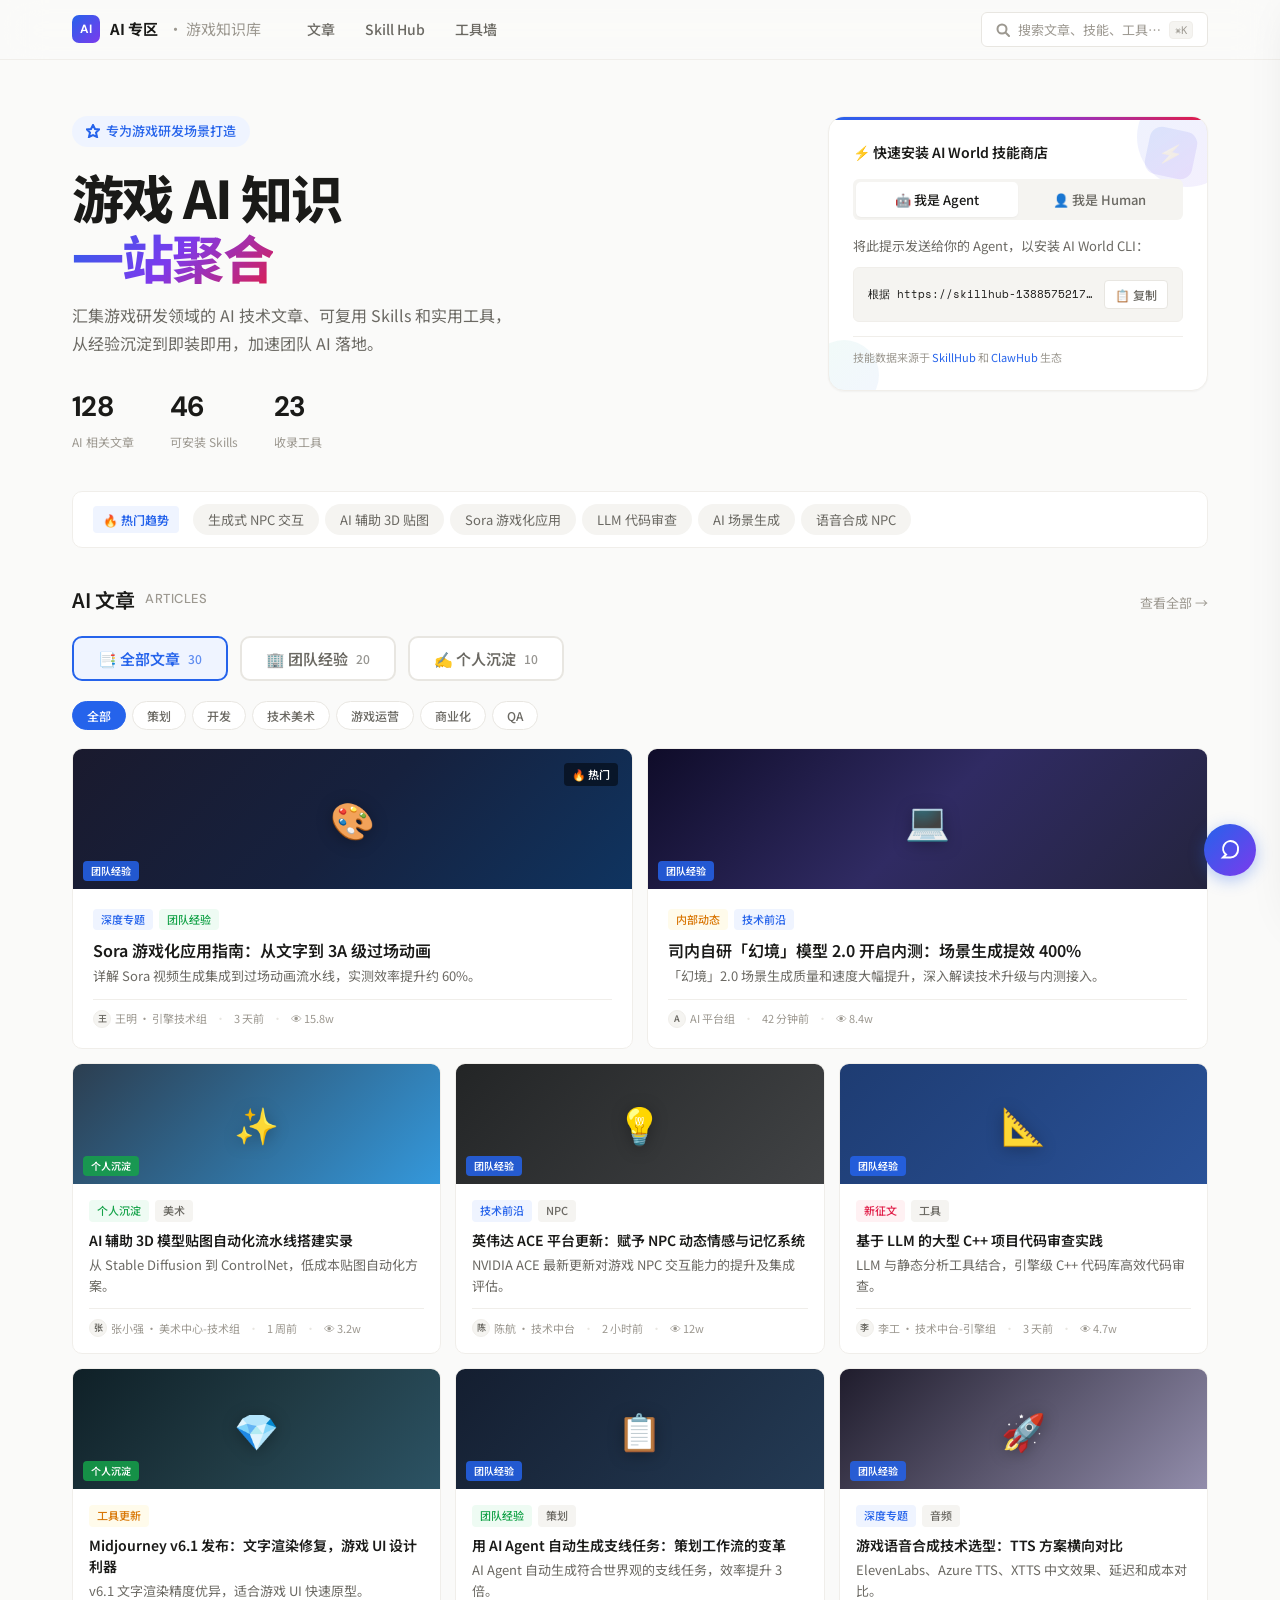
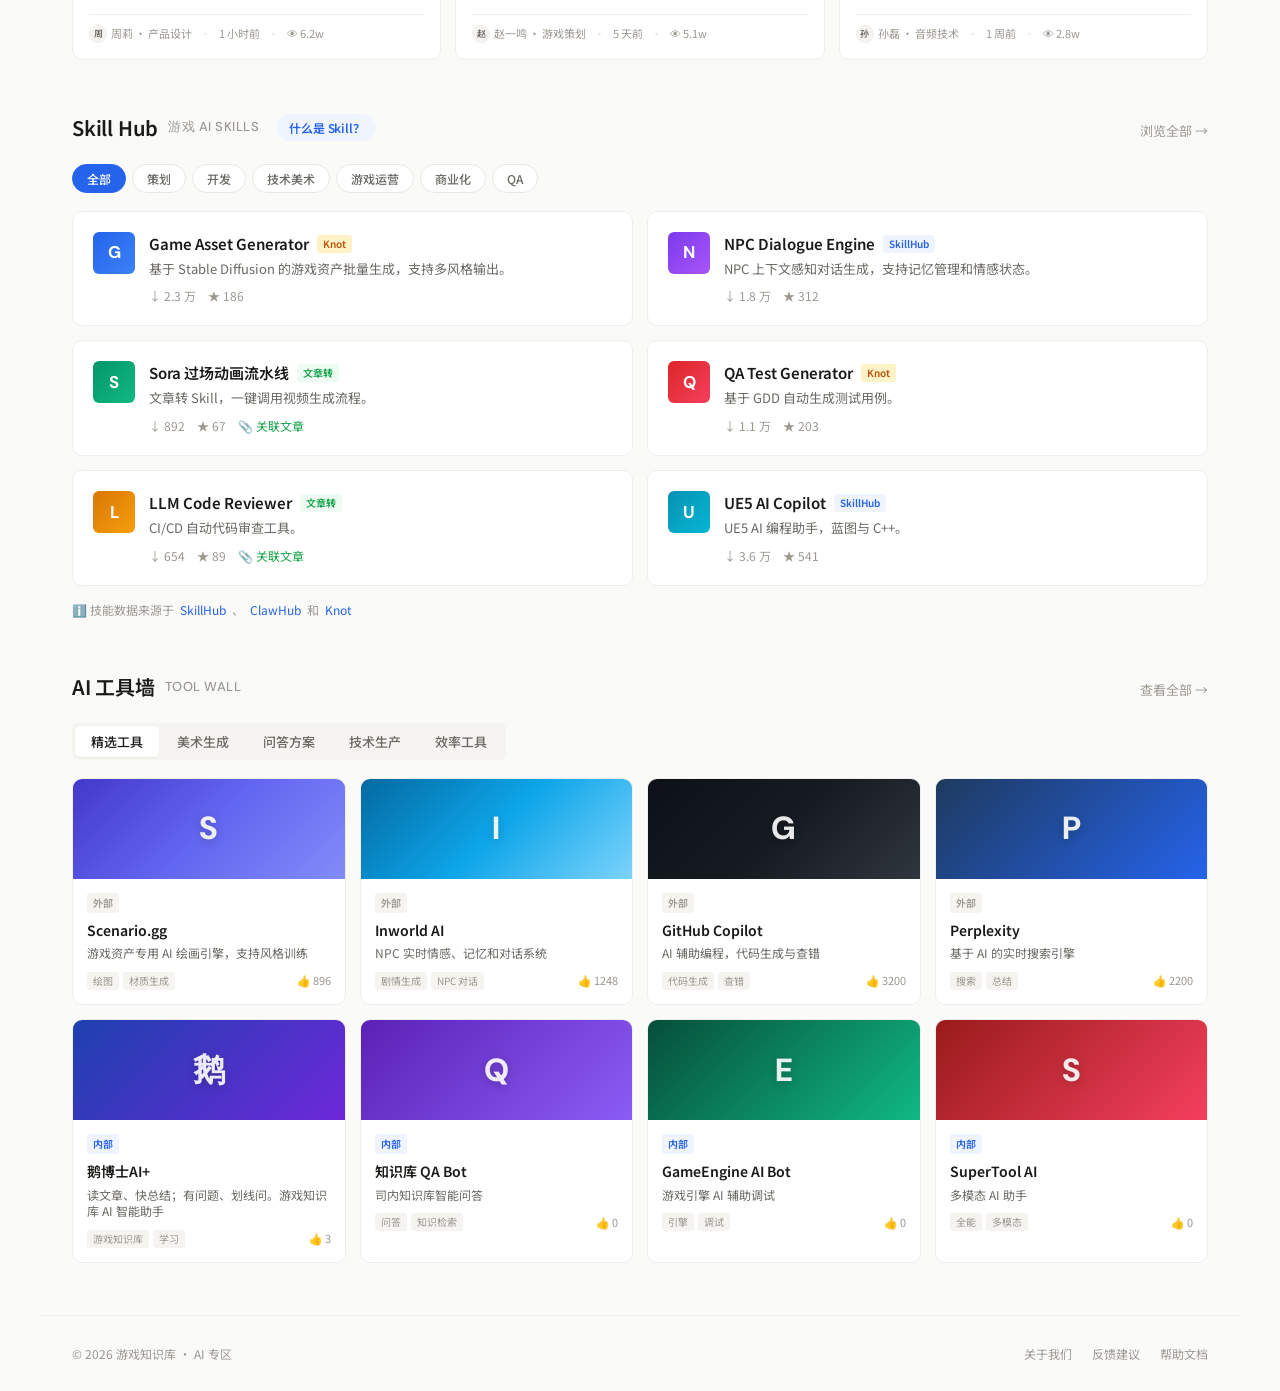
==== commit 40aad343: "Add files via upload" ====
--- a/index.html
+++ b/index.html
@@ -7,7 +7,12 @@
   <p class="hero-desc fade-up d2">汇集游戏研发领域的 AI 技术文章、可复用 Skills 和实用工具，<br>从经验沉淀到即装即用，加速团队 AI 落地。</p>
   <div class="hero-stats fade-up d3"><div class="hero-stat"><div class="hero-stat-value">128</div><div class="hero-stat-label">AI 相关文章</div></div><div class="hero-stat"><div class="hero-stat-value">46</div><div class="hero-stat-label">可安装 Skills</div></div><div class="hero-stat"><div class="hero-stat-value">23</div><div class="hero-stat-label">收录工具</div></div></div>
 </div>
-<div class="install-widget fade-up d4"><div class="install-widget-title">⚡ 快速安装 AI World 技能商店</div><div class="install-tabs"><button class="install-tab active hero-install-tab" data-target="agent">🤖 我是 Agent</button><button class="install-tab hero-install-tab" data-target="human">👤 我是 Human</button></div><div class="install-content"><div class="install-panel" data-panel="agent"><p>将此提示发送给你的 Agent，以安装 AI World CLI：</p><div class="copy-block"><code>根据 https://skillhub-1388575217.cos.ap-guangzhou.myqcloud.com/install/skillhub.md 安装知识库 AI World 商店，但是只安装 CLI。</code><button class="copy-btn" onclick="copyText(this,'根据 https://skillhub-1388575217.cos.ap-guangzhou.myqcloud.com/install/skillhub.md 安装知识库 AI World 商店，但是只安装 CLI。')">📋 复制</button></div></div><div class="install-panel" data-panel="human" style="display:none"><p>手动安装 AI World CLI：</p><div class="copy-block"><code>curl -fsSL https://example.com/install.sh | bash</code><button class="copy-btn" onclick="copyText(this,'curl -fsSL https://example.com/install.sh | bash')">📋 复制</button></div><p style="margin-top:10px;font-size:12px;color:var(--text-tertiary);">* 演示命令，安装脚本暂未上线</p></div></div><div class="install-note">技能数据来源于 <a href="https://skillhub.tencent.com/" target="_blank">SkillHub</a> 和 <a href="https://github.com/nicepkg/claw-hub" target="_blank">ClawHub</a> 生态</div></div>
+<div class="install-widget fade-up d4">
+<div class="install-widget-stripe"></div>
+<div class="install-widget-deco">⚡</div>
+<div class="install-widget-inner">
+<div class="install-widget-title">⚡ 快速安装 AI World 技能商店</div><div class="install-tabs"><button class="install-tab active hero-install-tab" data-target="agent">🤖 我是 Agent</button><button class="install-tab hero-install-tab" data-target="human">👤 我是 Human</button></div><div class="install-content"><div class="install-panel" data-panel="agent"><p>将此提示发送给你的 Agent，以安装 AI World CLI：</p><div class="copy-block"><code>根据 https://skillhub-1388575217.cos.ap-guangzhou.myqcloud.com/install/skillhub.md 安装知识库 AI World 商店，但是只安装 CLI。</code><button class="copy-btn" onclick="copyText(this,'根据 https://skillhub-1388575217.cos.ap-guangzhou.myqcloud.com/install/skillhub.md 安装知识库 AI World 商店，但是只安装 CLI。')">📋 复制</button></div></div><div class="install-panel" data-panel="human" style="display:none"><p>手动安装 AI World CLI：</p><div class="copy-block"><code>curl -fsSL https://example.com/install.sh | bash</code><button class="copy-btn" onclick="copyText(this,'curl -fsSL https://example.com/install.sh | bash')">📋 复制</button></div><p style="margin-top:10px;font-size:12px;color:var(--text-tertiary);">* 演示命令，安装脚本暂未上线</p></div></div><div class="install-note">技能数据来源于 <a href="https://skillhub.tencent.com/" target="_blank">SkillHub</a> 和 <a href="https://github.com/nicepkg/claw-hub" target="_blank">ClawHub</a> 生态</div>
+</div></div>
 </section>
 
 <div class="trend-bar fade-up d5"><div class="trend-inner"><span class="trend-label">🔥 热门趋势</span><div class="trend-items"><button class="trend-chip">生成式 NPC 交互</button><button class="trend-chip">AI 辅助 3D 贴图</button><button class="trend-chip">Sora 游戏化应用</button><button class="trend-chip">LLM 代码审查</button><button class="trend-chip">AI 场景生成</button><button class="trend-chip">语音合成 NPC</button></div></div></div>
@@ -31,7 +36,7 @@
 
 <!-- TOOLS -->
 <section class="section reveal" id="tools"><div class="section-header"><h2 class="section-title">AI 工具墙 <span class="en">Tool Wall</span></h2><a href="pages/tools.html" class="section-more">查看全部 →</a></div>
-<div class="tabs"><button class="tab-btn active">精选工具</button><button class="tab-btn">文本工具</button><button class="tab-btn">图像工具</button><button class="tab-btn">音频工具</button><button class="tab-btn">效率工具</button></div>
+<div class="tabs" id="toolTabs"><button class="tab-btn active" data-cat="全部">精选工具</button><button class="tab-btn" data-cat="美术生成">美术生成</button><button class="tab-btn" data-cat="问答方案">问答方案</button><button class="tab-btn" data-cat="技术生产">技术生产</button><button class="tab-btn" data-cat="效率工具">效率工具</button></div>
 <div class="tools-grid" id="toolGrid"></div></section>
 
 <footer class="footer"><span>© 2026 游戏知识库 · AI 专区</span><div class="footer-links"><a href="https://gameinstitute.qq.com/" target="_blank">关于我们</a><a href="https://wj.qq.com/s2/26026989/0c20" target="_blank">反馈建议</a><a href="https://gameinstitute.qq.com/" target="_blank">帮助文档</a></div></footer>
@@ -44,23 +49,62 @@
 renderCategoryPills(CATEGORIES,'articlePills');
 renderCategoryPills(CATEGORIES,'skillPills');
 
-// Counts
 document.getElementById('countAll').textContent=ARTICLES.length;
 document.getElementById('countTeam').textContent=ARTICLES.filter(a=>a.type==='团队经验').length;
 document.getElementById('countPersonal').textContent=ARTICLES.filter(a=>a.type==='个人沉淀').length;
 
-// Render
 document.getElementById('featuredArticles').innerHTML=ARTICLES.filter(a=>a.featured).map(a=>renderArticleCard(a,true)).join('');
 document.getElementById('articleGrid').innerHTML=ARTICLES.filter(a=>!a.featured).slice(0,6).map(a=>renderArticleCard(a,false)).join('');
 document.getElementById('skillGrid').innerHTML=SKILLS.slice(0,6).map(s=>renderSkillCard(s)).join('');
 document.getElementById('toolGrid').innerHTML=TOOLS.map(t=>renderToolCard(t)).join('');
-initPills();
+
+// ===== ARTICLE TYPE FILTER =====
+let activeArticleType = '全部';
+let activeArticleCat = '全部';
+
+function applyArticleFilters(){
+  document.querySelectorAll('#featuredArticles [data-type], #articleGrid [data-type]').forEach(c=>{
+    const matchType = activeArticleType==='全部' || c.dataset.type===activeArticleType;
+    const matchCat = activeArticleCat==='全部' || c.dataset.category===activeArticleCat;
+    c.style.display = (matchType && matchCat) ? '' : 'none';
+  });
+}
 
 function filterArticleType(type,btn){
+  activeArticleType = type;
   document.querySelectorAll('.type-btn').forEach(b=>b.classList.remove('active'));
   btn.classList.add('active');
-  document.querySelectorAll('#featuredArticles [data-type], #articleGrid [data-type]').forEach(c=>{
-    c.style.display=(type==='全部'||c.dataset.type===type)?'':'none';
+  applyArticleFilters();
+}
+
+// Article category pills
+document.getElementById('articlePills').addEventListener('click',function(e){
+  const pill=e.target.closest('.pill'); if(!pill)return;
+  this.querySelectorAll('.pill').forEach(p=>p.classList.remove('active'));
+  pill.classList.add('active');
+  activeArticleCat = pill.dataset.cat;
+  applyArticleFilters();
+});
+
+// ===== SKILL CATEGORY PILLS =====
+document.getElementById('skillPills').addEventListener('click',function(e){
+  const pill=e.target.closest('.pill'); if(!pill)return;
+  this.querySelectorAll('.pill').forEach(p=>p.classList.remove('active'));
+  pill.classList.add('active');
+  const cat=pill.dataset.cat;
+  document.querySelectorAll('#skillGrid [data-category]').forEach(c=>{
+    c.style.display=(cat==='全部'||c.dataset.category===cat)?'':'none';
   });
-}
+});
+
+// ===== TOOL TAB FILTER =====
+document.getElementById('toolTabs').addEventListener('click',function(e){
+  const btn=e.target.closest('.tab-btn'); if(!btn)return;
+  this.querySelectorAll('.tab-btn').forEach(b=>b.classList.remove('active'));
+  btn.classList.add('active');
+  const cat=btn.dataset.cat;
+  document.querySelectorAll('#toolGrid [data-category]').forEach(c=>{
+    c.style.display=(cat==='全部'||c.dataset.category===cat)?'':'none';
+  });
+});
 </script></body></html>
--- a/css/style.css
+++ b/css/style.css
@@ -20,14 +20,22 @@
 .hero-stats{display:flex;gap:36px}.hero-stat-value{font-family:var(--font-en);font-size:28px;font-weight:700;letter-spacing:-.02em}.hero-stat-label{font-size:12px;color:var(--text-tertiary);margin-top:2px}
 
 /* Install Widget */
-.install-widget{background:var(--surface);border:1px solid var(--border-light);border-radius:var(--radius-lg);padding:24px;box-shadow:var(--shadow-sm)}
+.install-widget{background:var(--surface);border:1px solid var(--border-light);border-radius:var(--radius-lg);padding:24px;box-shadow:var(--shadow-sm);position:relative;overflow:hidden;transition:box-shadow .3s,border-color .3s}
+.install-widget:hover{box-shadow:var(--shadow-md);border-color:var(--border)}
+.install-widget::before{content:'';position:absolute;top:-30px;right:-30px;width:100px;height:100px;border-radius:50%;background:linear-gradient(135deg,rgba(37,99,235,.08),rgba(124,58,237,.08));pointer-events:none}
+.install-widget::after{content:'';position:absolute;bottom:-20px;left:-20px;width:70px;height:70px;border-radius:50%;background:linear-gradient(135deg,rgba(16,185,129,.06),rgba(37,99,235,.06));pointer-events:none}
+.install-widget-inner{position:relative;z-index:1}
+.install-widget-deco{position:absolute;top:12px;right:12px;width:48px;height:48px;border-radius:12px;background:linear-gradient(135deg,#2563EB,#7C3AED);display:flex;align-items:center;justify-content:center;font-size:20px;opacity:.1;transform:rotate(12deg);pointer-events:none;animation:decoFloat 6s ease-in-out infinite}
+@keyframes decoFloat{0%,100%{transform:rotate(12deg) translateY(0)}50%{transform:rotate(12deg) translateY(-4px)}}
+.install-widget-stripe{position:absolute;top:0;left:0;right:0;height:3px;background:linear-gradient(90deg,#2563EB,#7C3AED,#E11D48);border-radius:var(--radius-lg) var(--radius-lg) 0 0}
+.install-tab{flex:1;padding:8px;border-radius:5px;font-size:13px;font-weight:500;text-align:center;color:var(--text-secondary);transition:all .2s;display:flex;align-items:center;justify-content:center;gap:6px}
+.install-tab.active{background:var(--surface);color:var(--text-primary);box-shadow:var(--shadow-sm)}.install-tab:hover:not(.active){color:var(--text-primary);background:rgba(0,0,0,.02)}
 .install-widget-title{font-size:14px;font-weight:600;margin-bottom:16px;display:flex;align-items:center;gap:6px}
 .install-tabs{display:flex;background:var(--surface-alt);border-radius:var(--radius-sm);padding:3px;margin-bottom:16px}
-.install-tab{flex:1;padding:8px;border-radius:5px;font-size:13px;font-weight:500;text-align:center;color:var(--text-secondary);transition:all var(--t);display:flex;align-items:center;justify-content:center;gap:6px}.install-tab.active{background:var(--surface);color:var(--text-primary);box-shadow:var(--shadow-sm)}
 .install-content{font-size:13px;color:var(--text-secondary);line-height:1.6}.install-content p{margin-bottom:10px}
 .copy-block{background:var(--surface-alt);border:1px solid var(--border-light);border-radius:var(--radius-sm);padding:12px 14px;display:flex;align-items:center;justify-content:space-between;gap:10px;margin-top:8px}
 .copy-block code{font-family:var(--font-mono);font-size:11px;color:var(--text-primary);white-space:nowrap;overflow:hidden;text-overflow:ellipsis;flex:1}
-.copy-btn{display:flex;align-items:center;gap:4px;padding:5px 10px;border-radius:4px;font-size:12px;font-weight:500;color:var(--text-secondary);background:var(--surface);border:1px solid var(--border);transition:all var(--t);flex-shrink:0}.copy-btn:hover{background:var(--accent-soft);color:var(--accent);border-color:var(--accent)}.copy-btn.copied{background:var(--green-soft);color:var(--green);border-color:var(--green)}
+.copy-btn{display:flex;align-items:center;gap:4px;padding:5px 10px;border-radius:4px;font-size:12px;font-weight:500;color:var(--text-secondary);background:var(--surface);border:1px solid var(--border);transition:all .2s;flex-shrink:0}.copy-btn:hover{background:var(--accent-soft);color:var(--accent);border-color:var(--accent);transform:scale(1.02)}.copy-btn.copied{background:var(--green-soft);color:var(--green);border-color:var(--green)}
 .install-note{font-size:11px;color:var(--text-tertiary);margin-top:14px;padding-top:12px;border-top:1px solid var(--border-light);line-height:1.5}.install-note a{color:var(--accent)}
 .install-panel{transition:opacity .2s}
 
